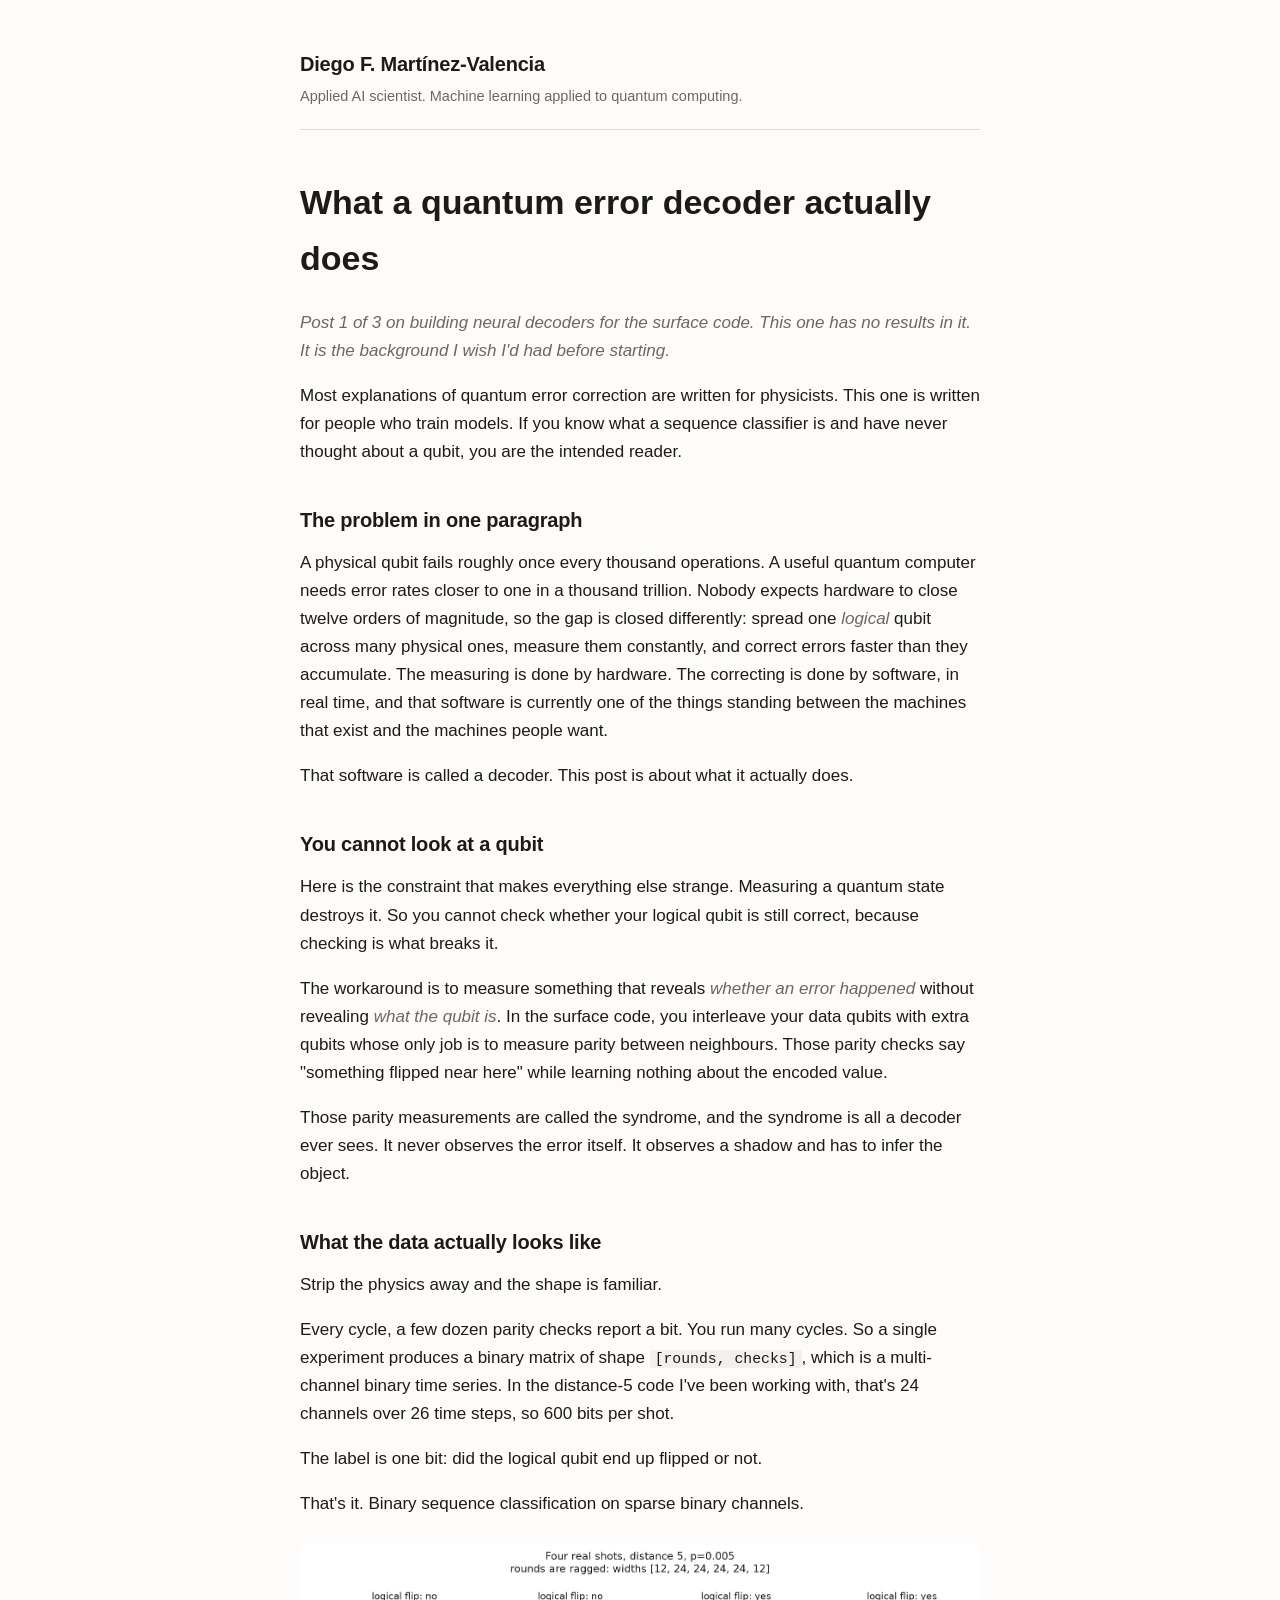
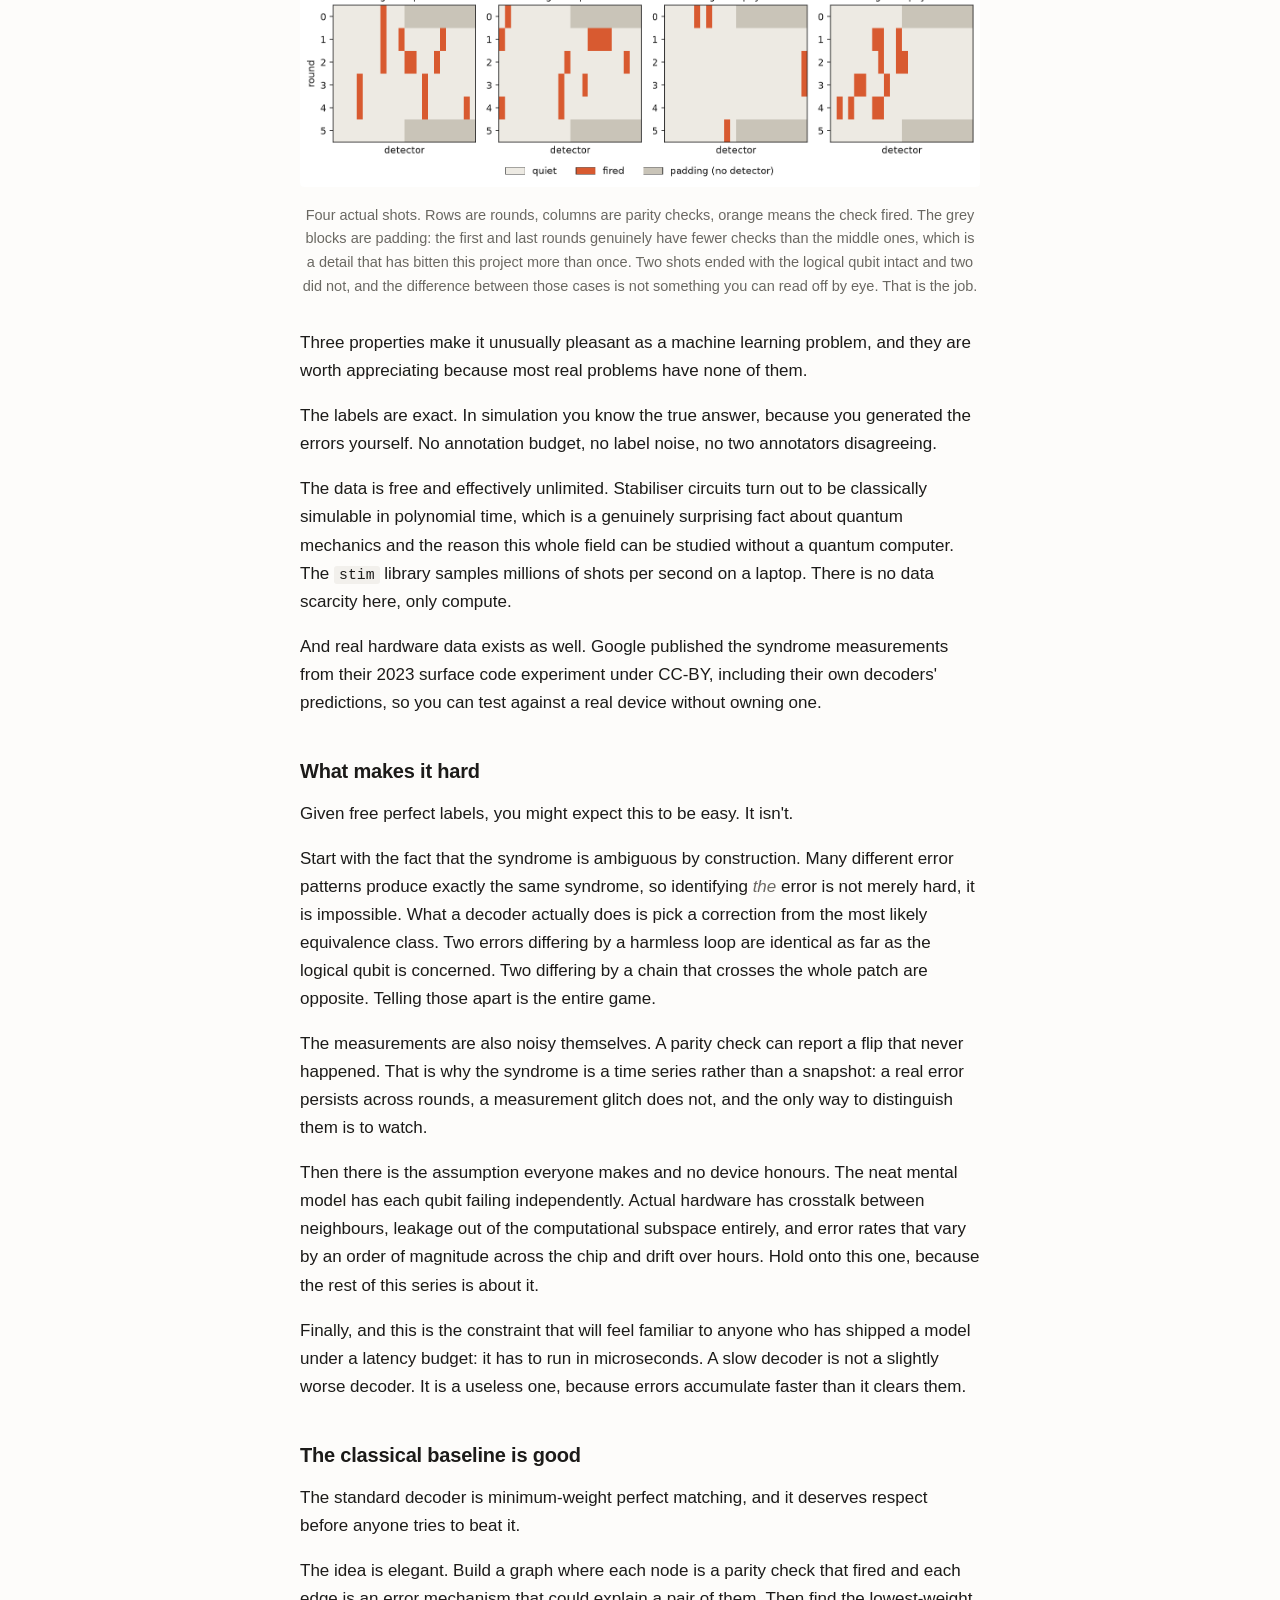
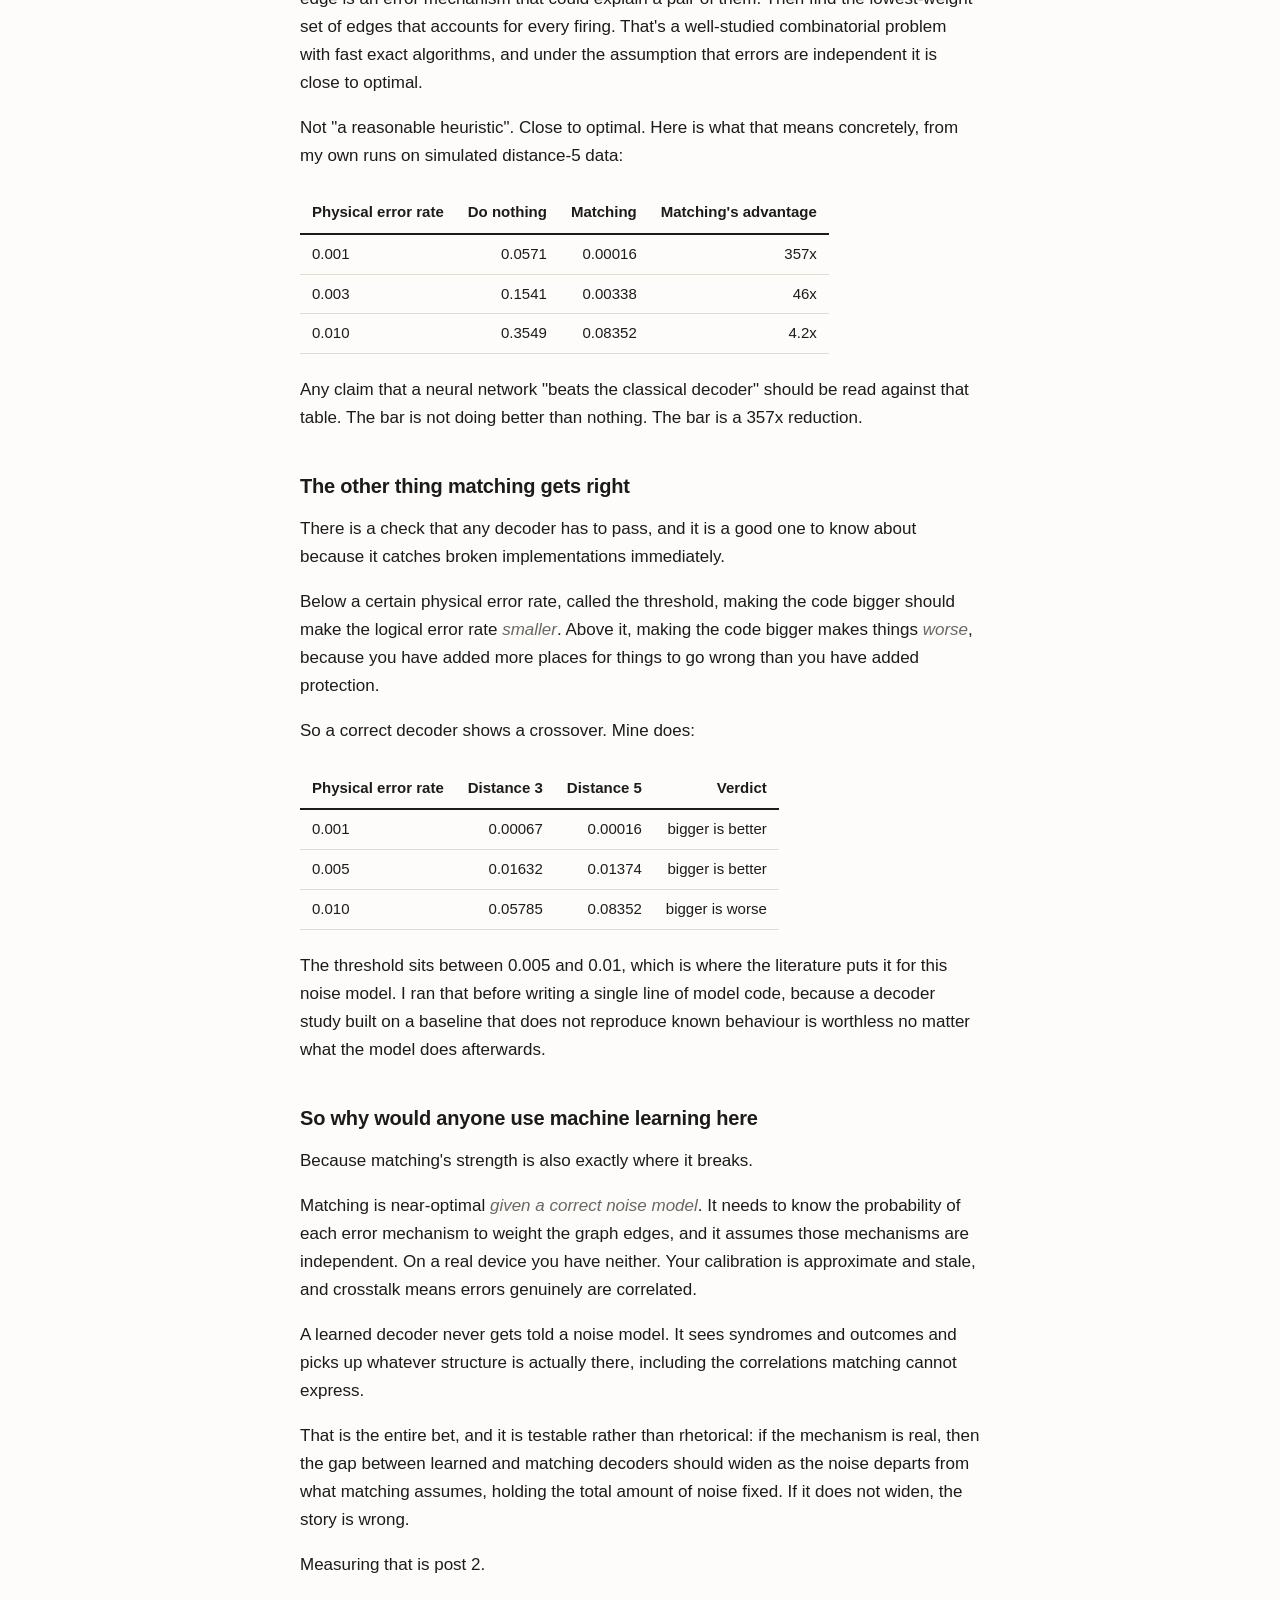
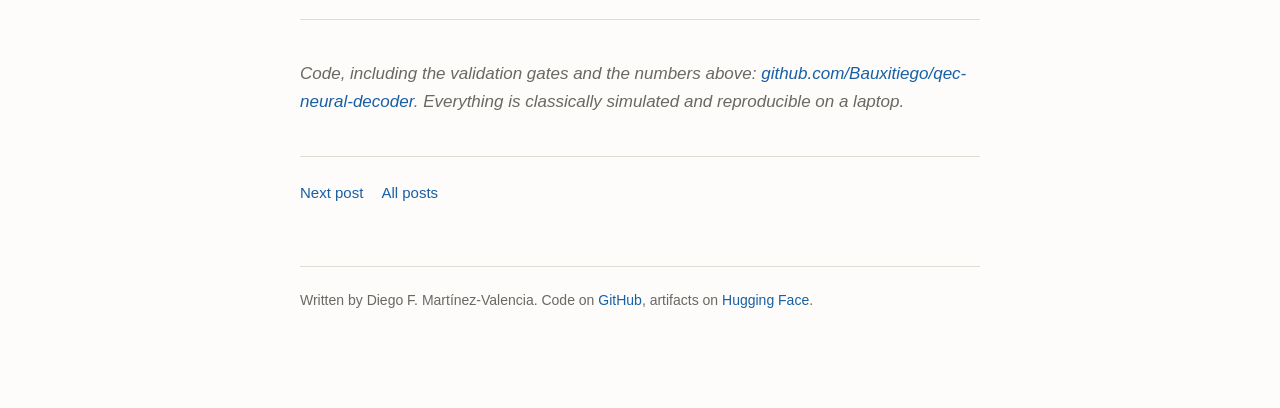
==== 01-what-a-decoder-does.html @ 7b59ca65 "Site: neural decoders for the surface code, three posts Static HTML, no framework. Generated from th" ====
<!doctype html>
<html lang="en">
<head>
<meta charset="utf-8">
<meta name="viewport" content="width=device-width, initial-scale=1">
<title>What a quantum error decoder actually does</title>
<meta name="description" content="Quantum error correction explained for people who train models. No results, just the background I wish I'd had before starting.">
<meta property="og:title" content="What a quantum error decoder actually does">
<meta property="og:description" content="Quantum error correction explained for people who train models. No results, just the background I wish I'd had before starting.">
<meta property="og:type" content="article">
<link rel="stylesheet" href="style.css">
</head>
<body><div class="wrap">
<header class="site">
  <h1><a href="">Diego F. Martínez-Valencia</a></h1>
  <p>Applied AI scientist. Machine learning applied to quantum computing.</p>
</header>
<h1>What a quantum error decoder actually does</h1>
<p><em>Post 1 of 3 on building neural decoders for the surface code. This one has no results in it.
It is the background I wish I'd had before starting.</em></p>
<p>Most explanations of quantum error correction are written for physicists. This one is
written for people who train models. If you know what a sequence classifier is and have
never thought about a qubit, you are the intended reader.</p>
<h2>The problem in one paragraph</h2>
<p>A physical qubit fails roughly once every thousand operations. A useful quantum computer
needs error rates closer to one in a thousand trillion. Nobody expects hardware to close
twelve orders of magnitude, so the gap is closed differently: spread one <em>logical</em> qubit
across many physical ones, measure them constantly, and correct errors faster than they
accumulate. The measuring is done by hardware. The correcting is done by software, in real
time, and that software is currently one of the things standing between the machines that
exist and the machines people want.</p>
<p>That software is called a decoder. This post is about what it actually does.</p>
<h2>You cannot look at a qubit</h2>
<p>Here is the constraint that makes everything else strange. Measuring a quantum state
destroys it. So you cannot check whether your logical qubit is still correct, because
checking is what breaks it.</p>
<p>The workaround is to measure something that reveals <em>whether an error happened</em> without
revealing <em>what the qubit is</em>. In the surface code, you interleave your data qubits with
extra qubits whose only job is to measure parity between neighbours. Those parity checks say
"something flipped near here" while learning nothing about the encoded value.</p>
<p>Those parity measurements are called the syndrome, and the syndrome is all a decoder ever
sees. It never observes the error itself. It observes a shadow and has to infer the object.</p>
<h2>What the data actually looks like</h2>
<p>Strip the physics away and the shape is familiar.</p>
<p>Every cycle, a few dozen parity checks report a bit. You run many cycles. So a single
experiment produces a binary matrix of shape <code>[rounds, checks]</code>, which is a multi-channel
binary time series. In the distance-5 code I've been working with, that's 24 channels over 26
time steps, so 600 bits per shot.</p>
<p>The label is one bit: did the logical qubit end up flipped or not.</p>
<p>That's it. Binary sequence classification on sparse binary channels.</p>
<p><img alt="Four real syndrome shots from a distance-5 code" src="figures/syndrome_shots.png" /></p><p class="figcap">Four actual shots. Rows are rounds, columns are parity checks, orange means the check fired.
The grey blocks are padding: the first and last rounds genuinely have fewer checks than the
middle ones, which is a detail that has bitten this project more than once. Two shots ended
with the logical qubit intact and two did not, and the difference between those cases is not
something you can read off by eye. That is the job.</p>
<p>Three properties make it unusually pleasant as a machine learning problem, and they are worth
appreciating because most real problems have none of them.</p>
<p>The labels are exact. In simulation you know the true answer, because you generated the
errors yourself. No annotation budget, no label noise, no two annotators disagreeing.</p>
<p>The data is free and effectively unlimited. Stabiliser circuits turn out to be classically
simulable in polynomial time, which is a genuinely surprising fact about quantum mechanics
and the reason this whole field can be studied without a quantum computer. The <code>stim</code> library
samples millions of shots per second on a laptop. There is no data scarcity here, only
compute.</p>
<p>And real hardware data exists as well. Google published the syndrome measurements from their
2023 surface code experiment under CC-BY, including their own decoders' predictions, so you
can test against a real device without owning one.</p>
<h2>What makes it hard</h2>
<p>Given free perfect labels, you might expect this to be easy. It isn't.</p>
<p>Start with the fact that the syndrome is ambiguous by construction. Many different error
patterns produce exactly the same syndrome, so identifying <em>the</em> error is not merely hard,
it is impossible. What a decoder actually does is pick a correction from the most likely
equivalence class. Two errors differing by a harmless loop are identical as far as the
logical qubit is concerned. Two differing by a chain that crosses the whole patch are
opposite. Telling those apart is the entire game.</p>
<p>The measurements are also noisy themselves. A parity check can report a flip that never
happened. That is why the syndrome is a time series rather than a snapshot: a real error
persists across rounds, a measurement glitch does not, and the only way to distinguish them
is to watch.</p>
<p>Then there is the assumption everyone makes and no device honours. The neat mental model has
each qubit failing independently. Actual hardware has crosstalk between neighbours, leakage
out of the computational subspace entirely, and error rates that vary by an order of
magnitude across the chip and drift over hours. Hold onto this one, because the rest of this
series is about it.</p>
<p>Finally, and this is the constraint that will feel familiar to anyone who has shipped a model
under a latency budget: it has to run in microseconds. A slow decoder is not a slightly worse
decoder. It is a useless one, because errors accumulate faster than it clears them.</p>
<h2>The classical baseline is good</h2>
<p>The standard decoder is minimum-weight perfect matching, and it deserves respect before
anyone tries to beat it.</p>
<p>The idea is elegant. Build a graph where each node is a parity check that fired and each edge
is an error mechanism that could explain a pair of them. Then find the lowest-weight set of
edges that accounts for every firing. That's a well-studied combinatorial problem with fast
exact algorithms, and under the assumption that errors are independent it is close to optimal.</p>
<p>Not "a reasonable heuristic". Close to optimal. Here is what that means concretely, from my
own runs on simulated distance-5 data:</p>
<table>
<thead>
<tr>
<th>Physical error rate</th>
<th>Do nothing</th>
<th>Matching</th>
<th>Matching's advantage</th>
</tr>
</thead>
<tbody>
<tr>
<td>0.001</td>
<td>0.0571</td>
<td>0.00016</td>
<td>357x</td>
</tr>
<tr>
<td>0.003</td>
<td>0.1541</td>
<td>0.00338</td>
<td>46x</td>
</tr>
<tr>
<td>0.010</td>
<td>0.3549</td>
<td>0.08352</td>
<td>4.2x</td>
</tr>
</tbody>
</table>
<p>Any claim that a neural network "beats the classical decoder" should be read against that
table. The bar is not doing better than nothing. The bar is a 357x reduction.</p>
<h2>The other thing matching gets right</h2>
<p>There is a check that any decoder has to pass, and it is a good one to know about because it
catches broken implementations immediately.</p>
<p>Below a certain physical error rate, called the threshold, making the code bigger should make
the logical error rate <em>smaller</em>. Above it, making the code bigger makes things <em>worse</em>,
because you have added more places for things to go wrong than you have added protection.</p>
<p>So a correct decoder shows a crossover. Mine does:</p>
<table>
<thead>
<tr>
<th>Physical error rate</th>
<th>Distance 3</th>
<th>Distance 5</th>
<th>Verdict</th>
</tr>
</thead>
<tbody>
<tr>
<td>0.001</td>
<td>0.00067</td>
<td>0.00016</td>
<td>bigger is better</td>
</tr>
<tr>
<td>0.005</td>
<td>0.01632</td>
<td>0.01374</td>
<td>bigger is better</td>
</tr>
<tr>
<td>0.010</td>
<td>0.05785</td>
<td>0.08352</td>
<td>bigger is worse</td>
</tr>
</tbody>
</table>
<p>The threshold sits between 0.005 and 0.01, which is where the literature puts it for this
noise model. I ran that before writing a single line of model code, because a decoder study
built on a baseline that does not reproduce known behaviour is worthless no matter what the
model does afterwards.</p>
<h2>So why would anyone use machine learning here</h2>
<p>Because matching's strength is also exactly where it breaks.</p>
<p>Matching is near-optimal <em>given a correct noise model</em>. It needs to know the probability of
each error mechanism to weight the graph edges, and it assumes those mechanisms are
independent. On a real device you have neither. Your calibration is approximate and stale,
and crosstalk means errors genuinely are correlated.</p>
<p>A learned decoder never gets told a noise model. It sees syndromes and outcomes and picks up
whatever structure is actually there, including the correlations matching cannot express.</p>
<p>That is the entire bet, and it is testable rather than rhetorical: if the mechanism is real,
then the gap between learned and matching decoders should widen as the noise departs from
what matching assumes, holding the total amount of noise fixed. If it does not widen, the
story is wrong.</p>
<p>Measuring that is post 2.</p>
<hr />
<p><em>Code, including the validation gates and the numbers above:
<a href="https://github.com/Bauxitiego/qec-neural-decoder">github.com/Bauxitiego/qec-neural-decoder</a>.
Everything is classically simulated and reproducible on a laptop.</em></p><div class="links"><a href="02-matching-blind-spot.html">Next post</a><a href="./">All posts</a></div>
<footer>Written by Diego F. Martínez-Valencia. Code on <a href="https://github.com/Bauxitiego">GitHub</a>, artifacts on <a href="https://huggingface.co/Bauxitiego">Hugging Face</a>.</footer>
</div></body>
</html>
---- style.css ----
:root {
  --ink: #1c1b19; --muted: #6a6862; --rule: #e0dcd3; --bg: #fdfcfa;
  --link: #185FA5; --code-bg: #f2f0ec; --accent: #D85A30;
}
@media (prefers-color-scheme: dark) {
  :root {
    --ink: #e8e6e1; --muted: #9c9891; --rule: #35332e; --bg: #16151300;
    --link: #85B7EB; --code-bg: #24221f; --accent: #F0997B;
  }
  html { background: #161513; }
}
* { box-sizing: border-box; }
html { -webkit-text-size-adjust: 100%; }
body {
  font-family: -apple-system, BlinkMacSystemFont, "Segoe UI", Helvetica, Arial, sans-serif;
  font-size: 17px; line-height: 1.65; color: var(--ink); background: var(--bg);
  margin: 0; padding: 0 20px; -webkit-font-smoothing: antialiased;
}
.wrap { max-width: 680px; margin: 0 auto; padding: 48px 0 96px; }
a { color: var(--link); text-decoration: none; }
a:hover { text-decoration: underline; }
header.site { margin-bottom: 44px; padding-bottom: 20px; border-bottom: 1px solid var(--rule); }
header.site h1 { font-size: 20px; font-weight: 600; margin: 0 0 4px; letter-spacing: -0.2px; }
header.site h1 a { color: var(--ink); }
header.site p { color: var(--muted); font-size: 14.5px; margin: 0; }
h1.title { font-size: 30px; font-weight: 600; line-height: 1.25; margin: 0 0 10px; letter-spacing: -0.5px; }
.meta { color: var(--muted); font-size: 14px; margin: 0 0 32px; }
h2 { font-size: 20px; font-weight: 600; margin: 38px 0 12px; letter-spacing: -0.2px; }
h3 { font-size: 17px; font-weight: 600; margin: 28px 0 8px; }
p { margin: 0 0 17px; }
ul, ol { margin: 0 0 17px; padding-left: 22px; }
li { margin-bottom: 7px; }
em { color: var(--muted); }
hr { border: none; border-top: 1px solid var(--rule); margin: 40px 0; }
code {
  font-family: ui-monospace, "SF Mono", Menlo, monospace; font-size: 0.87em;
  background: var(--code-bg); padding: 1px 5px; border-radius: 3px;
}
pre { background: var(--code-bg); padding: 14px 16px; border-radius: 6px; overflow-x: auto; }
pre code { background: none; padding: 0; font-size: 13.5px; }
img { max-width: 100%; height: auto; display: block; margin: 26px auto 10px; border-radius: 4px; }
@media (prefers-color-scheme: dark) { img { opacity: 0.92; } }
.figcap { color: var(--muted); font-size: 14.5px; text-align: center; margin: 0 0 30px; }
table { border-collapse: collapse; width: 100%; margin: 22px 0; font-size: 15px; display: block; overflow-x: auto; }
th { text-align: left; font-weight: 600; padding: 8px 12px; border-bottom: 2px solid var(--ink); white-space: nowrap; }
td { padding: 7px 12px; border-bottom: 1px solid var(--rule); white-space: nowrap; }
td:not(:first-child), th:not(:first-child) { text-align: right; }
.posts { list-style: none; padding: 0; margin: 0; }
.posts li { margin-bottom: 30px; }
.posts h2 { font-size: 19px; margin: 0 0 5px; }
.posts p { color: var(--muted); font-size: 15.5px; margin: 0; }
.links { margin-top: 40px; padding-top: 24px; border-top: 1px solid var(--rule); font-size: 15px; }
.links a { margin-right: 18px; }
footer { margin-top: 60px; padding-top: 22px; border-top: 1px solid var(--rule);
         color: var(--muted); font-size: 14px; }
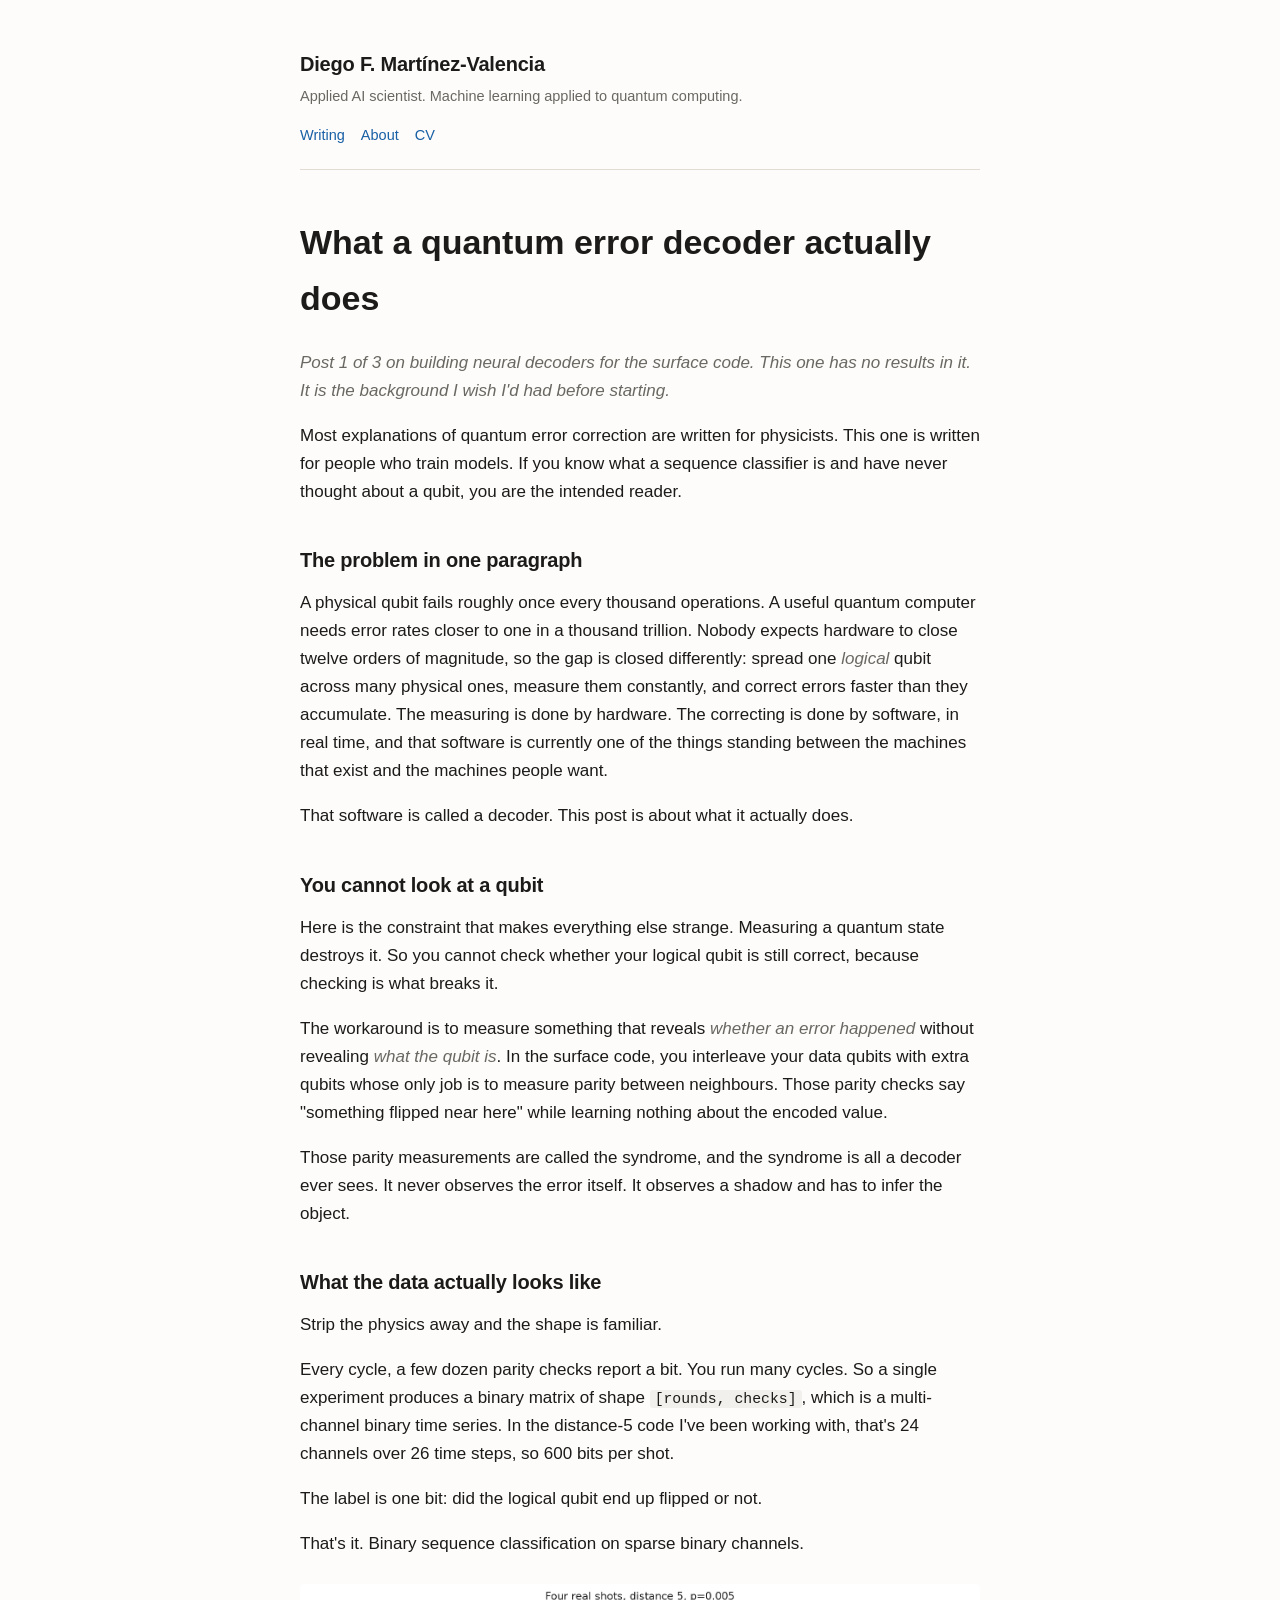
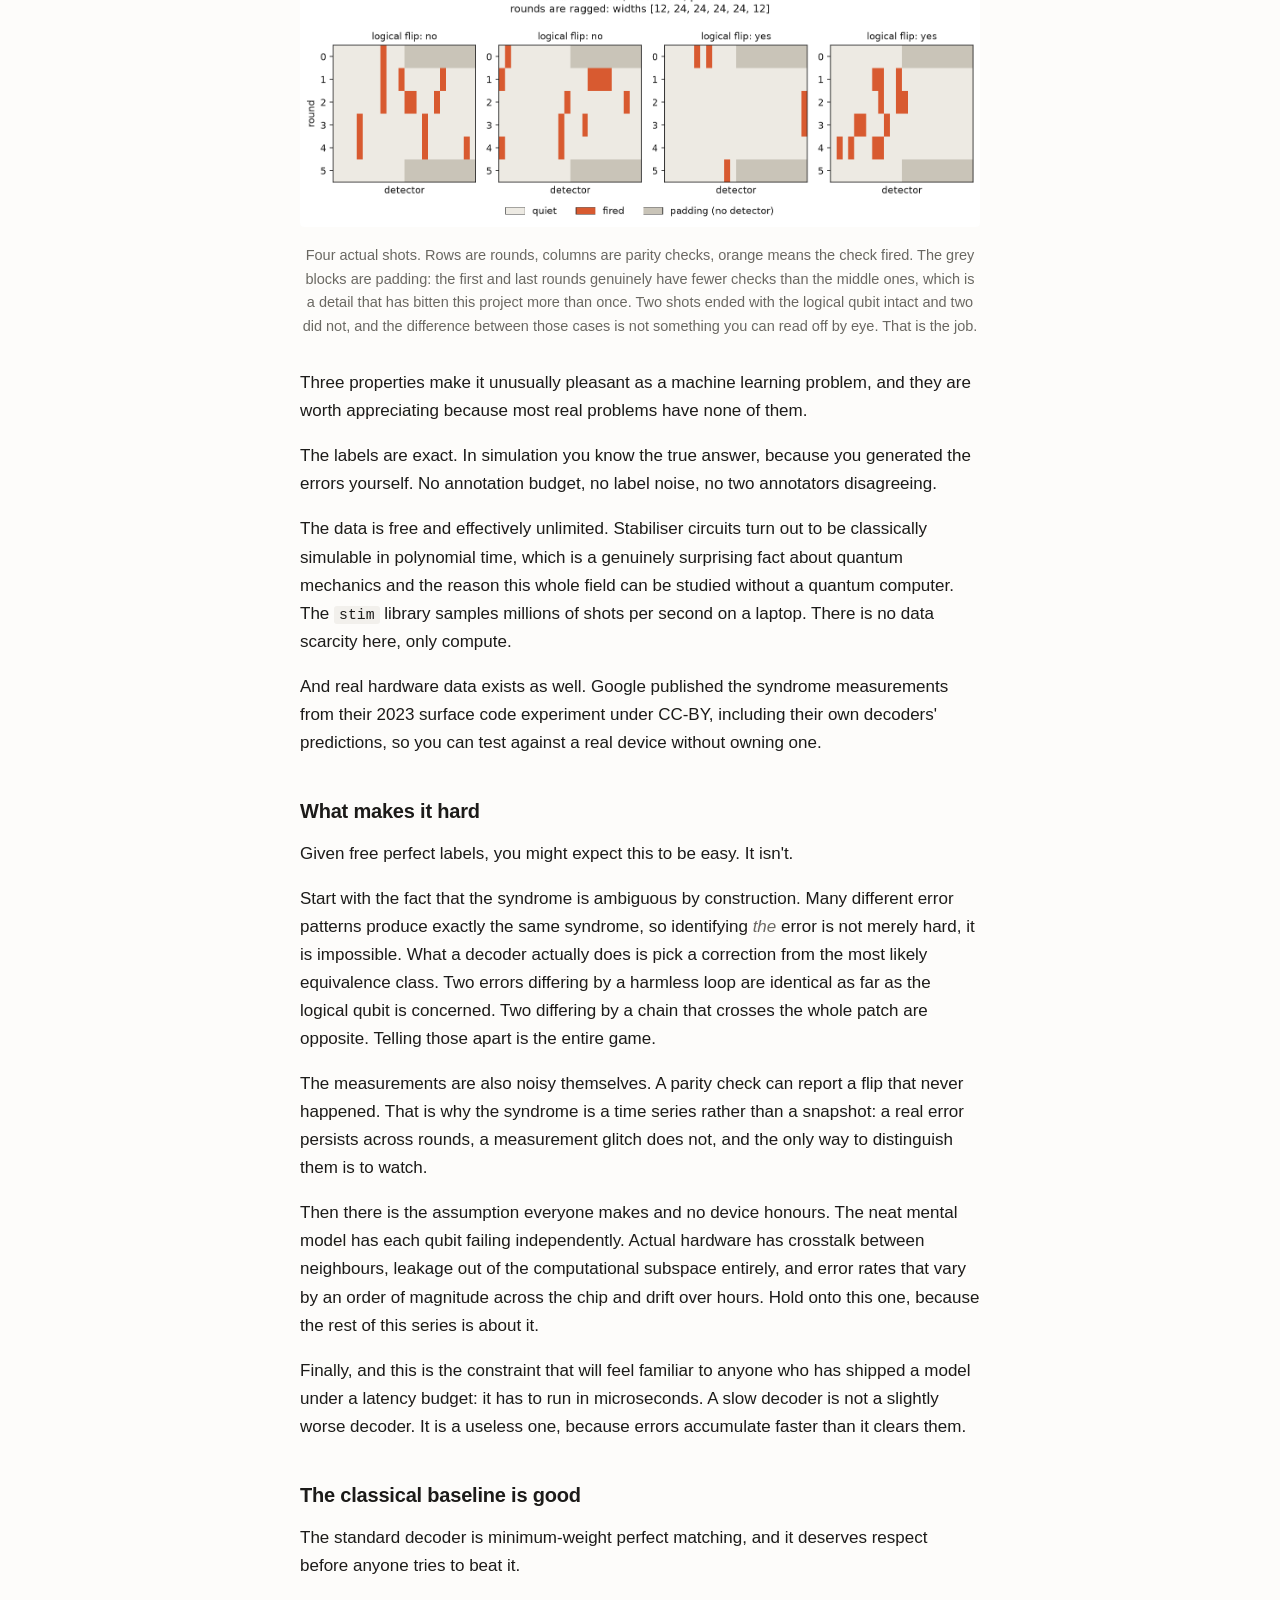
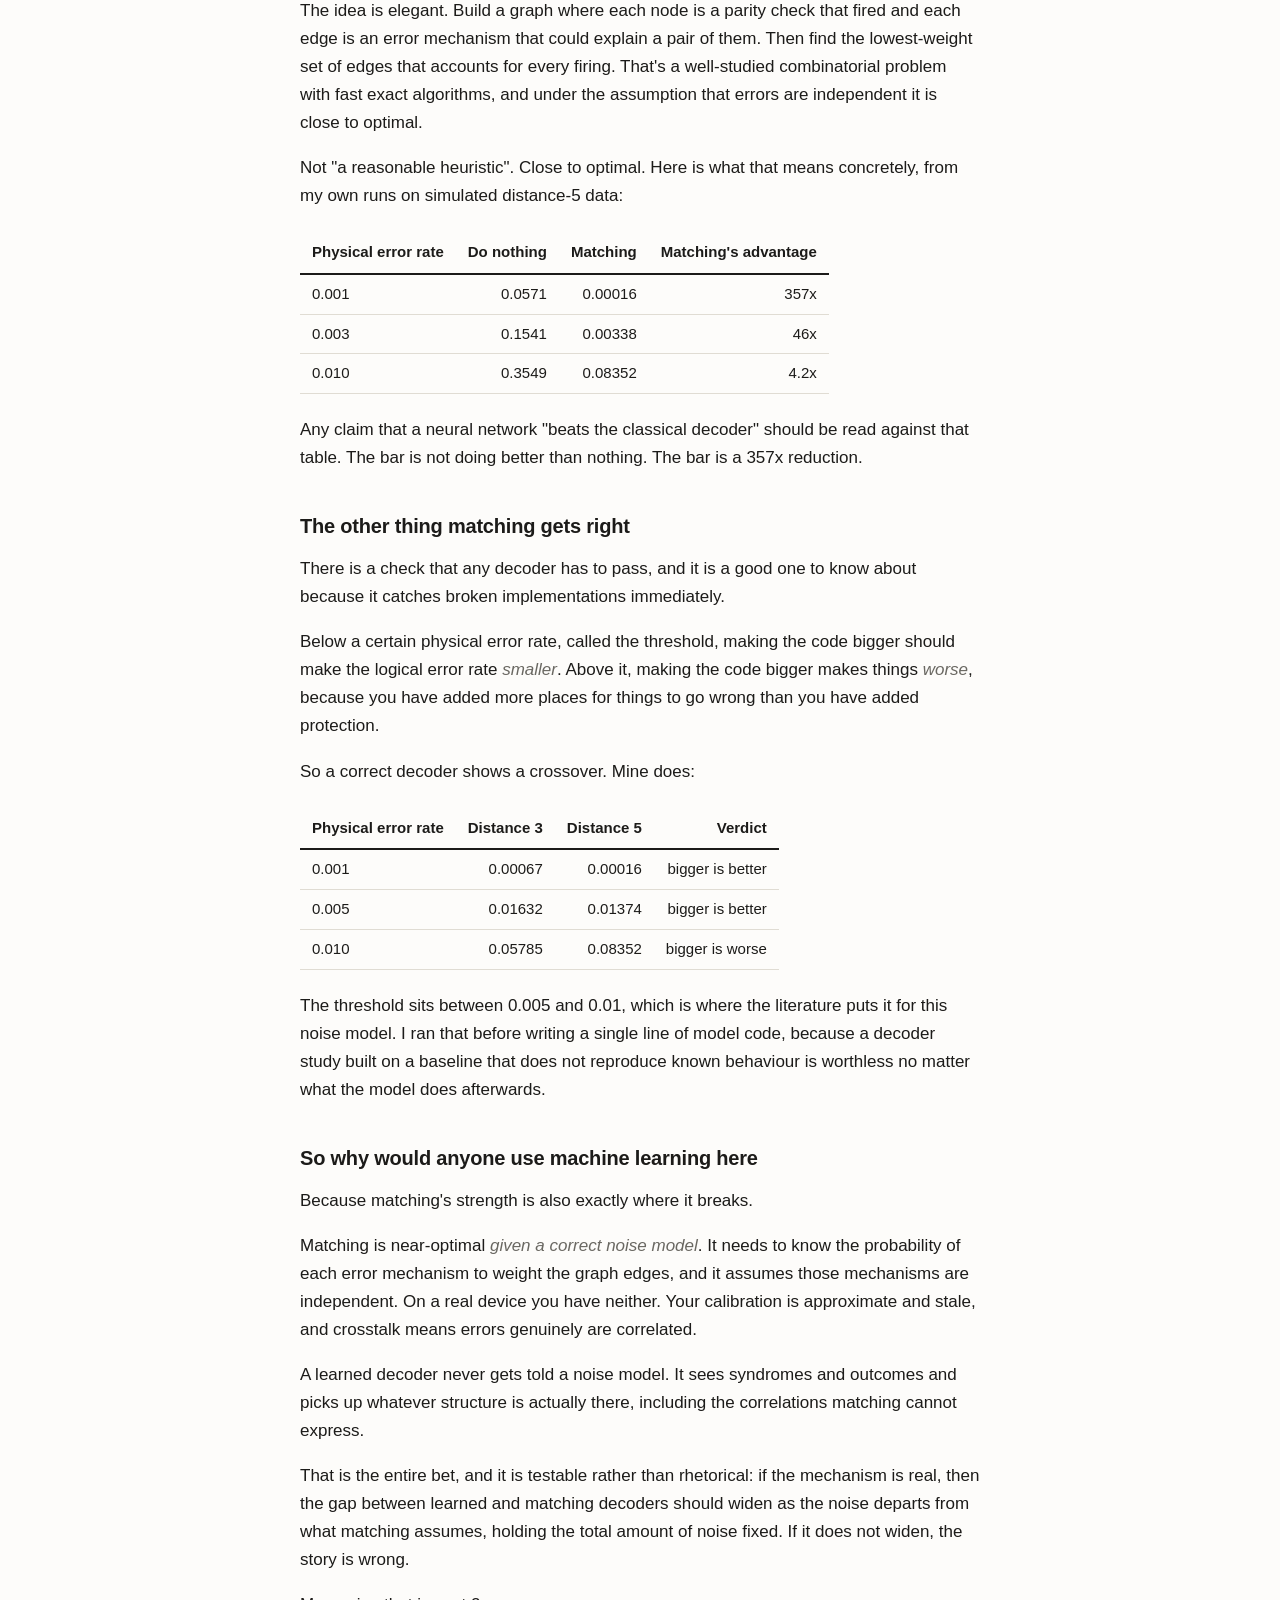
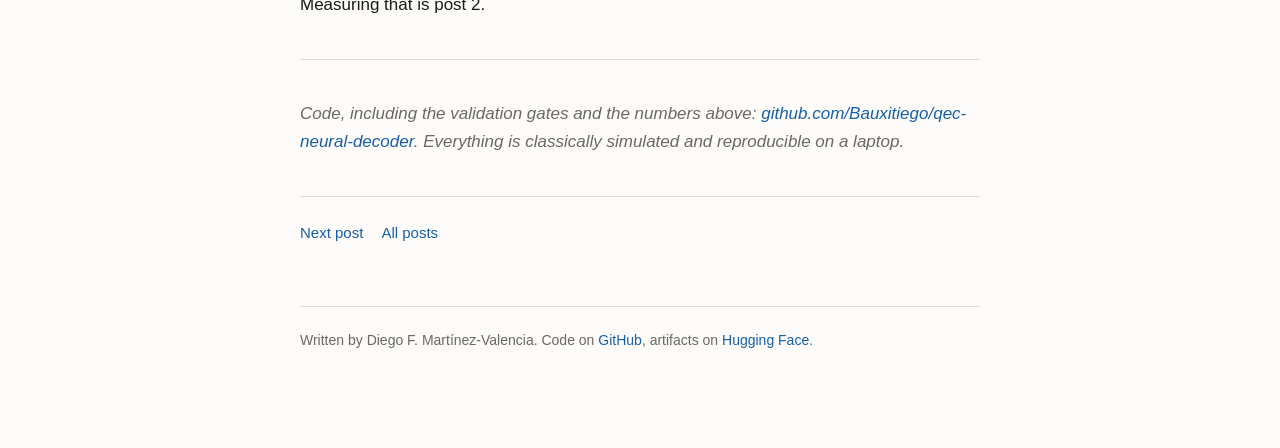
==== commit f0fff402: "Add About and CV pages, plus site navigation The CV is a cleaned web version: phone number removed, " ====
--- a/01-what-a-decoder-does.html
+++ b/01-what-a-decoder-does.html
@@ -14,6 +14,7 @@
 <header class="site">
   <h1><a href="">Diego F. Martínez-Valencia</a></h1>
   <p>Applied AI scientist. Machine learning applied to quantum computing.</p>
+  <nav><a href="">Writing</a><a href="about.html">About</a><a href="cv.html">CV</a></nav>
 </header>
 <h1>What a quantum error decoder actually does</h1>
 <p><em>Post 1 of 3 on building neural decoders for the surface code. This one has no results in it.
--- a/style.css
+++ b/style.css
@@ -23,7 +23,8 @@
 header.site { margin-bottom: 44px; padding-bottom: 20px; border-bottom: 1px solid var(--rule); }
 header.site h1 { font-size: 20px; font-weight: 600; margin: 0 0 4px; letter-spacing: -0.2px; }
 header.site h1 a { color: var(--ink); }
-header.site p { color: var(--muted); font-size: 14.5px; margin: 0; }
+header.site p { color: var(--muted); font-size: 14.5px; margin: 0 0 12px; }
+header.site nav a { font-size: 14.5px; margin-right: 16px; }
 h1.title { font-size: 30px; font-weight: 600; line-height: 1.25; margin: 0 0 10px; letter-spacing: -0.5px; }
 .meta { color: var(--muted); font-size: 14px; margin: 0 0 32px; }
 h2 { font-size: 20px; font-weight: 600; margin: 38px 0 12px; letter-spacing: -0.2px; }
@@ -46,6 +47,7 @@
 th { text-align: left; font-weight: 600; padding: 8px 12px; border-bottom: 2px solid var(--ink); white-space: nowrap; }
 td { padding: 7px 12px; border-bottom: 1px solid var(--rule); white-space: nowrap; }
 td:not(:first-child), th:not(:first-child) { text-align: right; }
+.cv td, .cv th { text-align: left !important; white-space: normal; }
 .posts { list-style: none; padding: 0; margin: 0; }
 .posts li { margin-bottom: 30px; }
 .posts h2 { font-size: 19px; margin: 0 0 5px; }
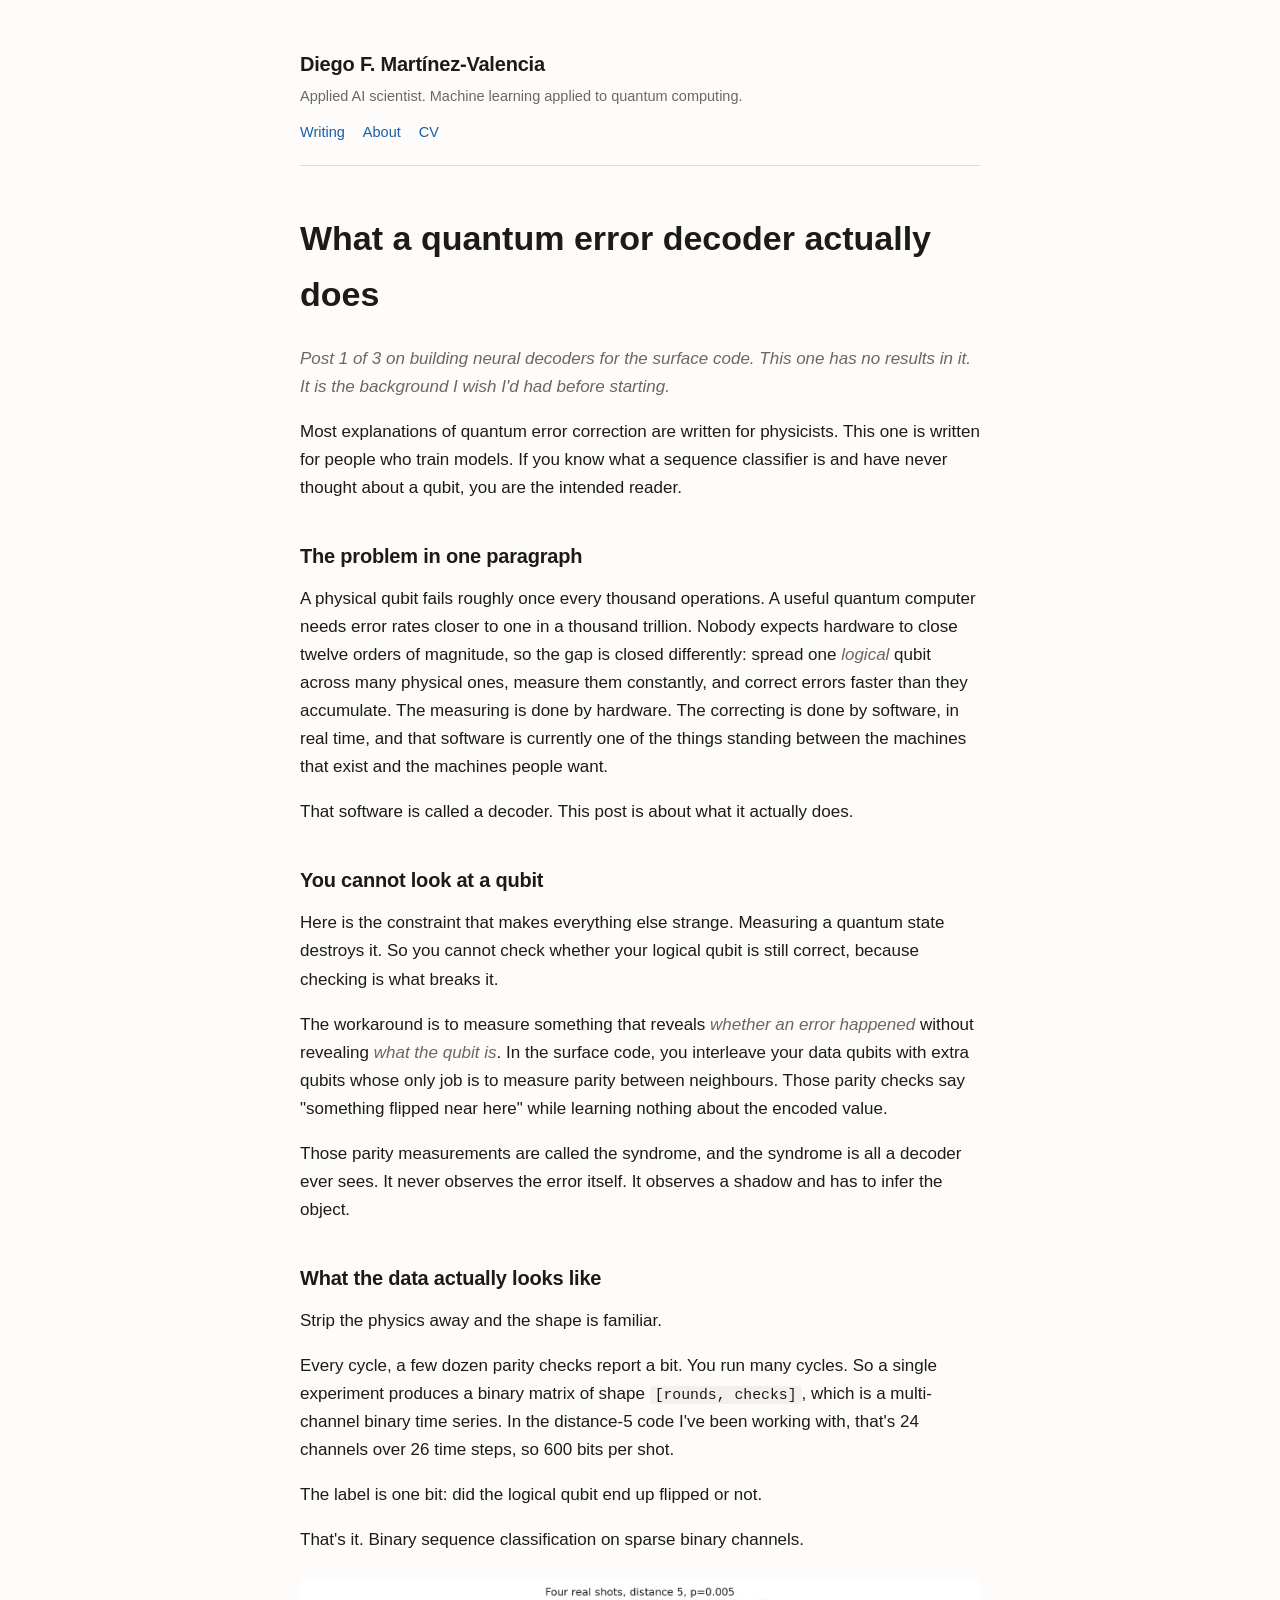
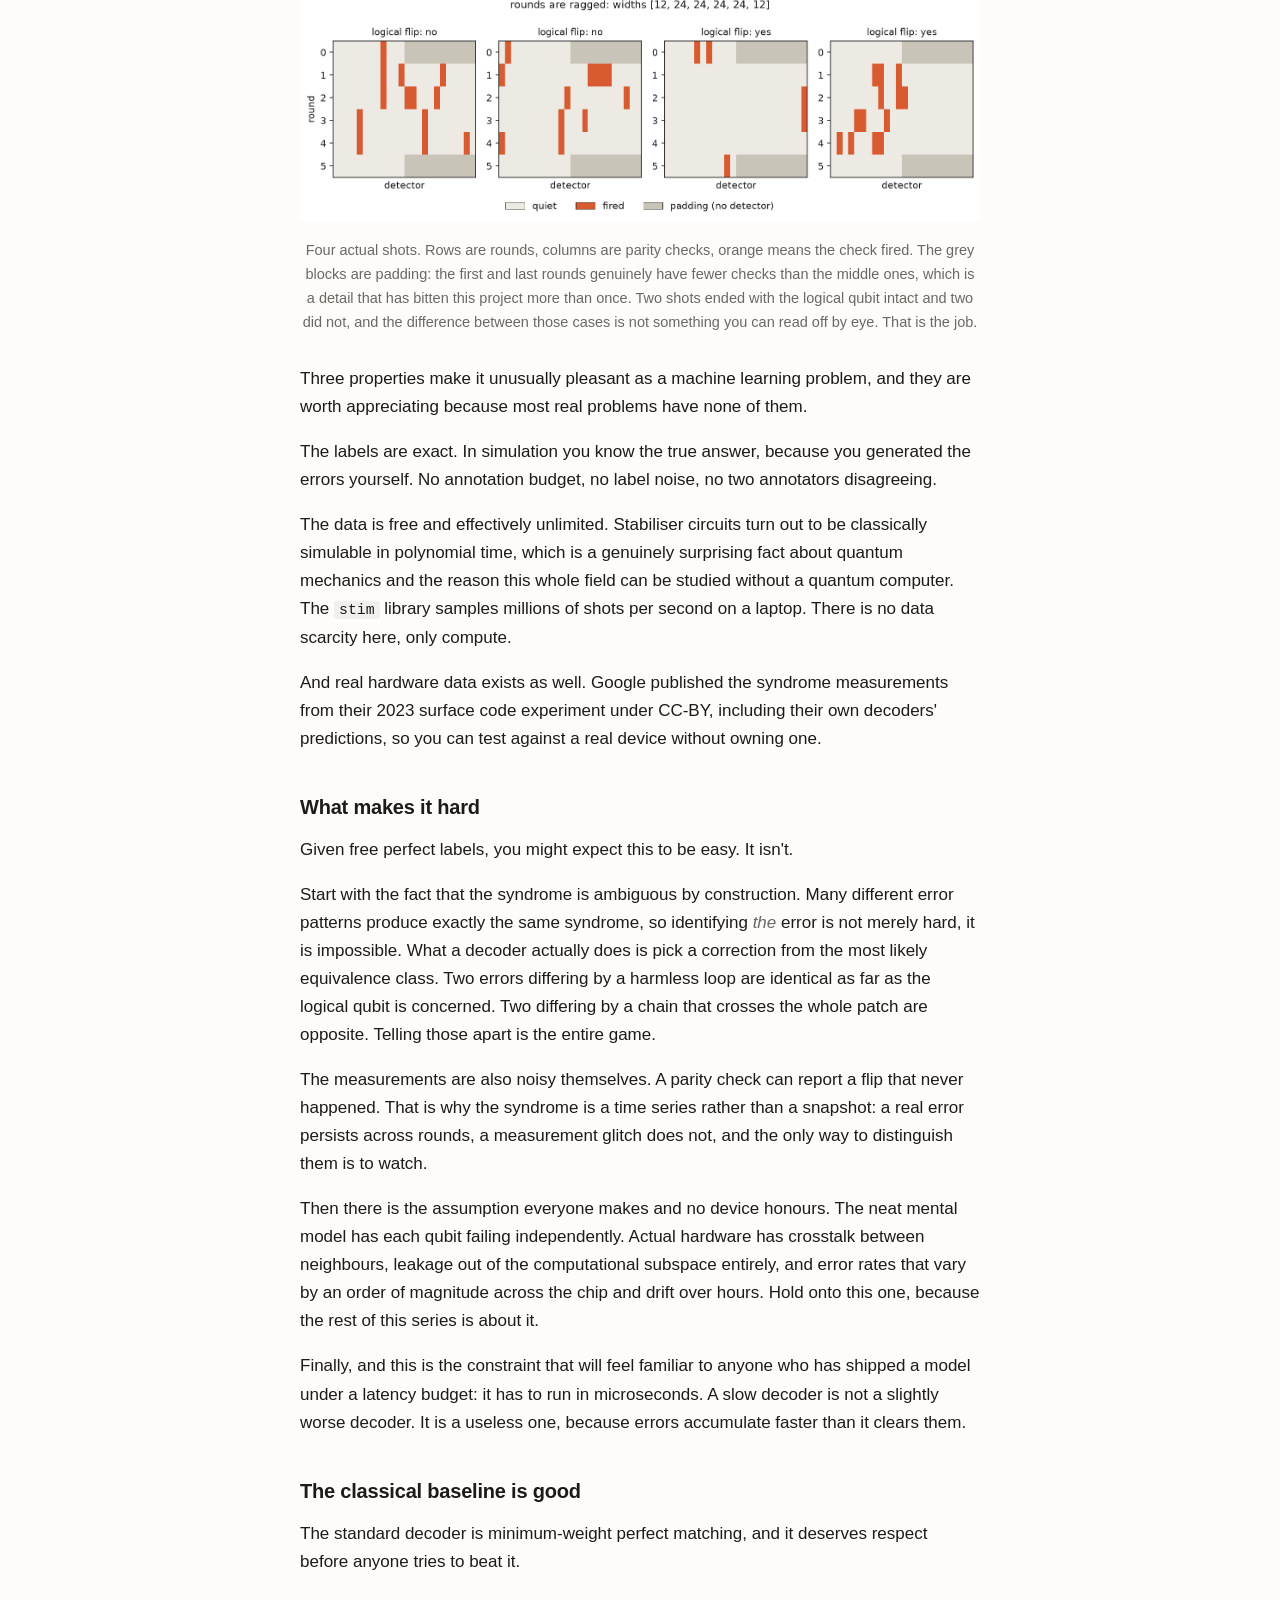
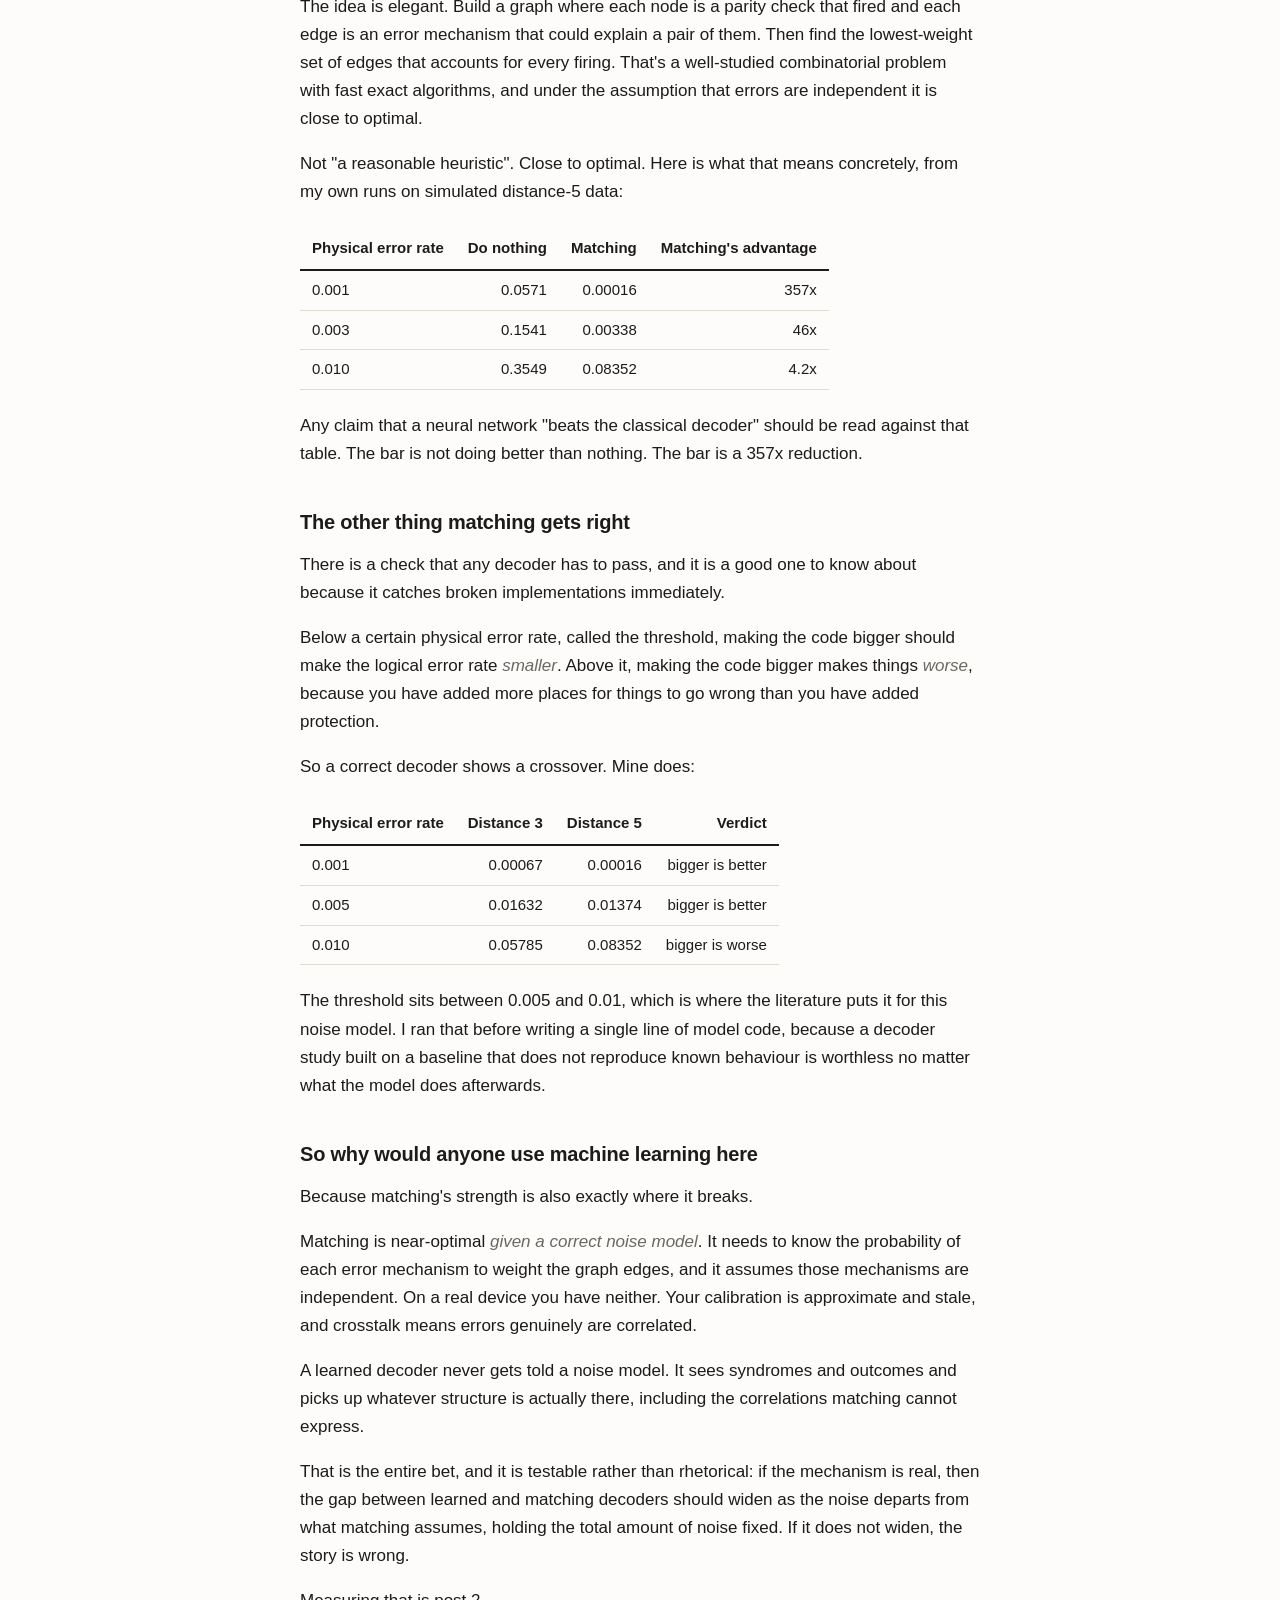
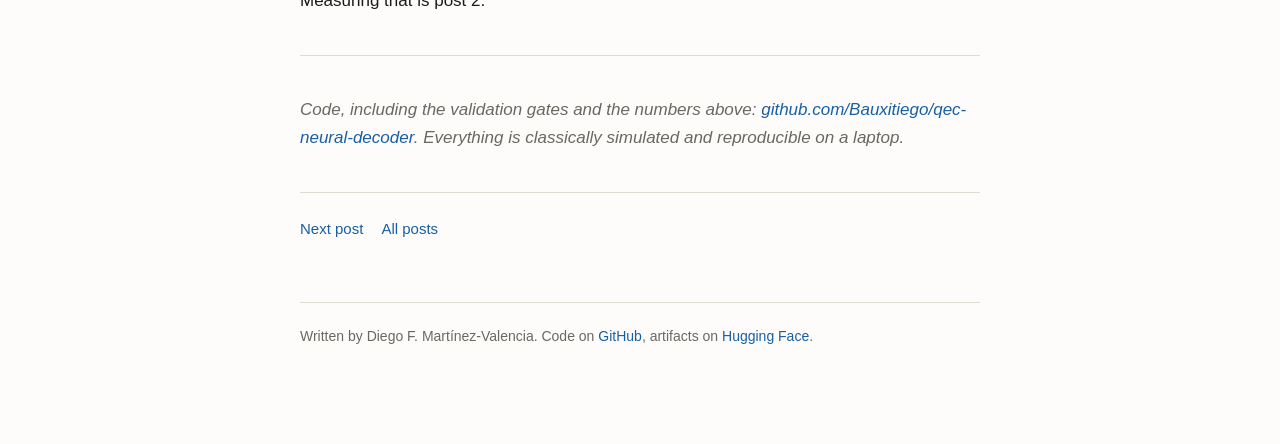
==== commit 13aa2aaf: "Cache-bust the stylesheet and use flex for the nav Nav links rendered with no spacing because browse" ====
--- a/01-what-a-decoder-does.html
+++ b/01-what-a-decoder-does.html
@@ -8,7 +8,7 @@
 <meta property="og:title" content="What a quantum error decoder actually does">
 <meta property="og:description" content="Quantum error correction explained for people who train models. No results, just the background I wish I'd had before starting.">
 <meta property="og:type" content="article">
-<link rel="stylesheet" href="style.css">
+<link rel="stylesheet" href="style.css?v=da3baa18">
 </head>
 <body><div class="wrap">
 <header class="site">
--- a/style.css
+++ b/style.css
@@ -24,7 +24,8 @@
 header.site h1 { font-size: 20px; font-weight: 600; margin: 0 0 4px; letter-spacing: -0.2px; }
 header.site h1 a { color: var(--ink); }
 header.site p { color: var(--muted); font-size: 14.5px; margin: 0 0 12px; }
-header.site nav a { font-size: 14.5px; margin-right: 16px; }
+header.site nav { display: flex; gap: 18px; }
+header.site nav a { font-size: 14.5px; }
 h1.title { font-size: 30px; font-weight: 600; line-height: 1.25; margin: 0 0 10px; letter-spacing: -0.5px; }
 .meta { color: var(--muted); font-size: 14px; margin: 0 0 32px; }
 h2 { font-size: 20px; font-weight: 600; margin: 38px 0 12px; letter-spacing: -0.2px; }
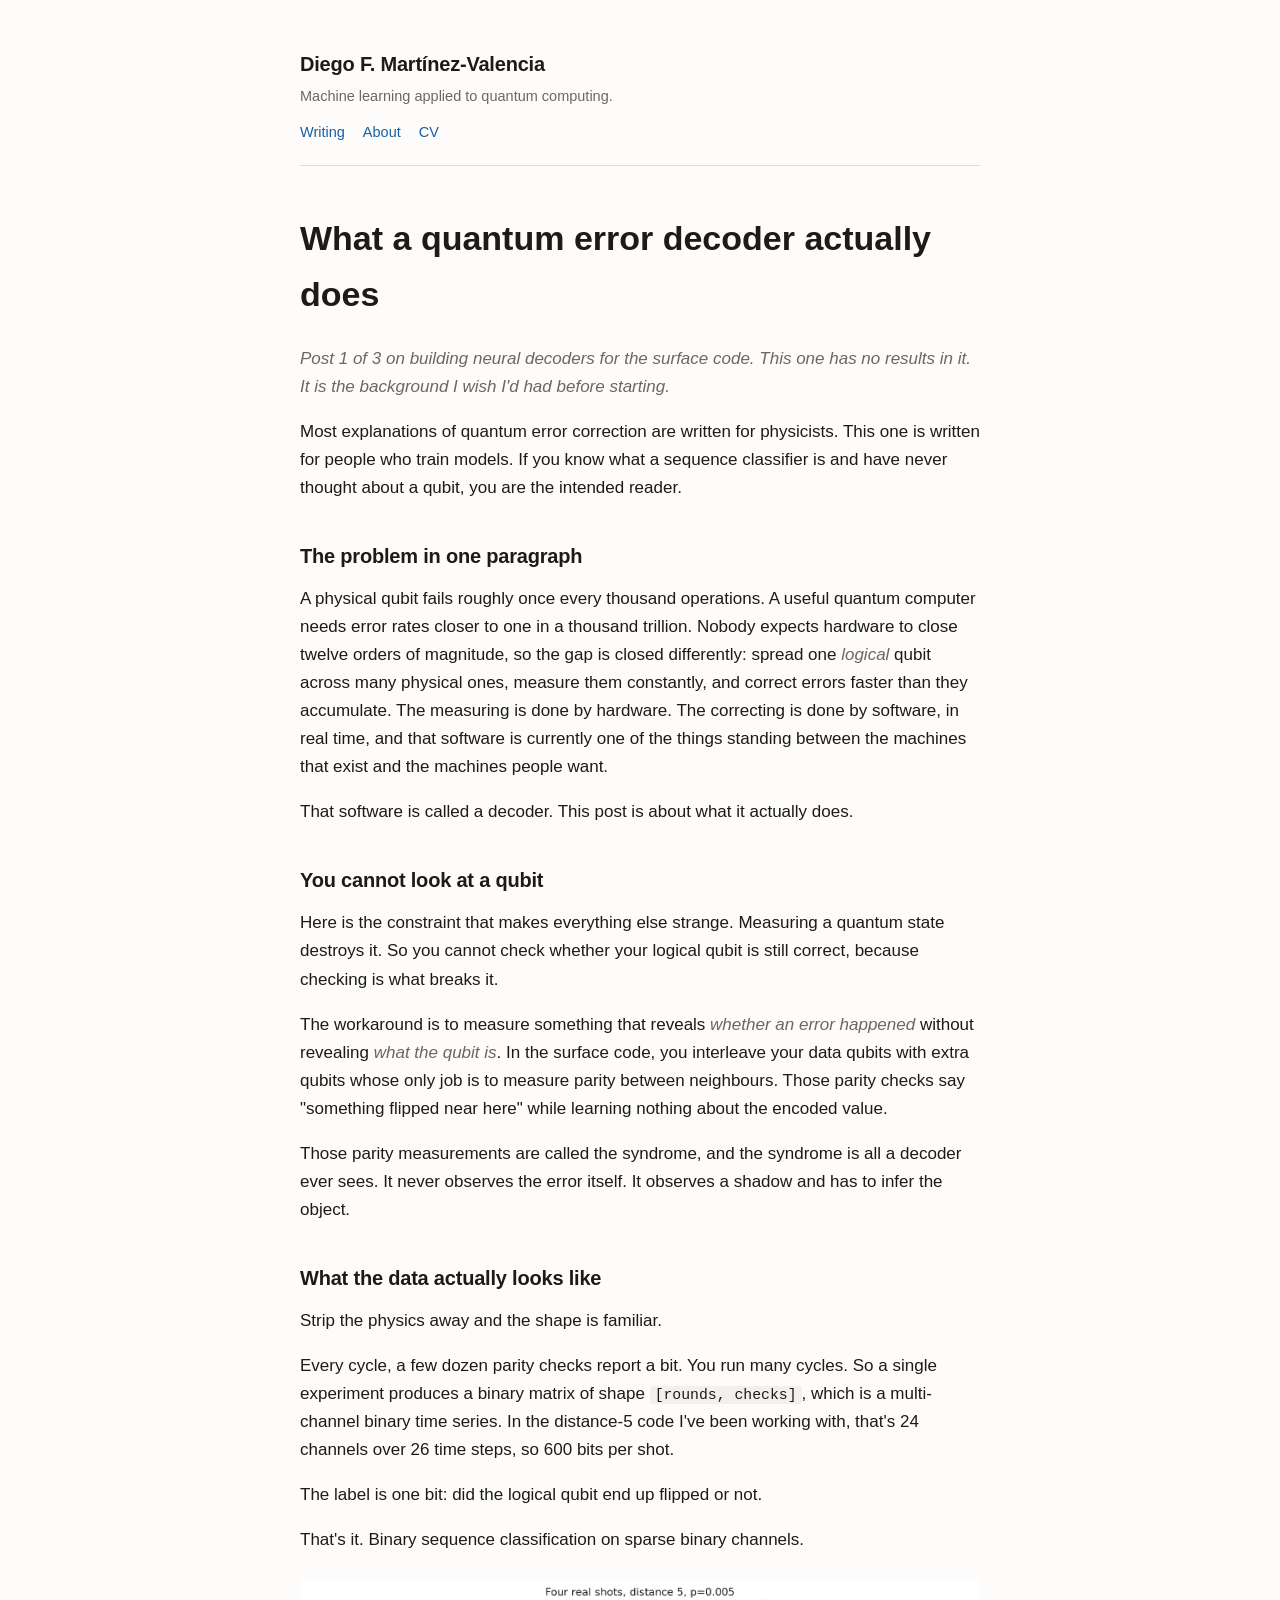
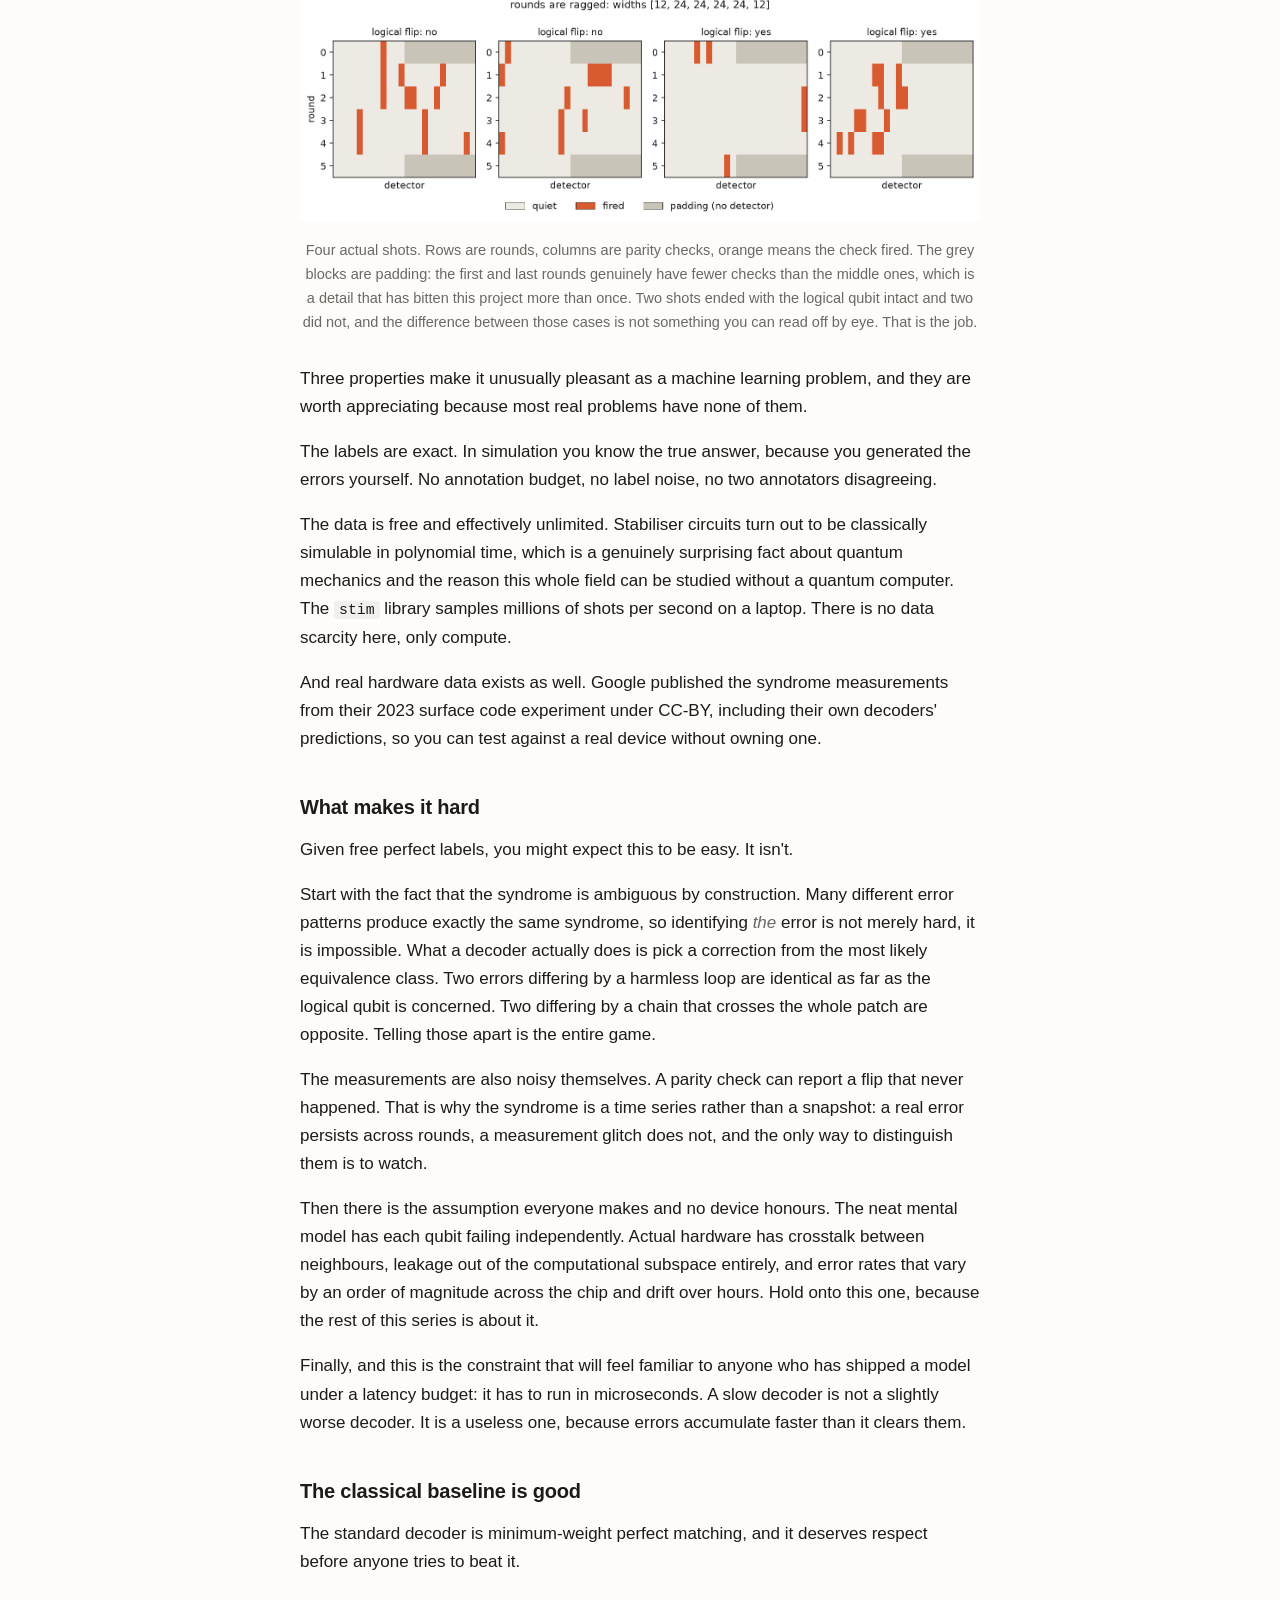
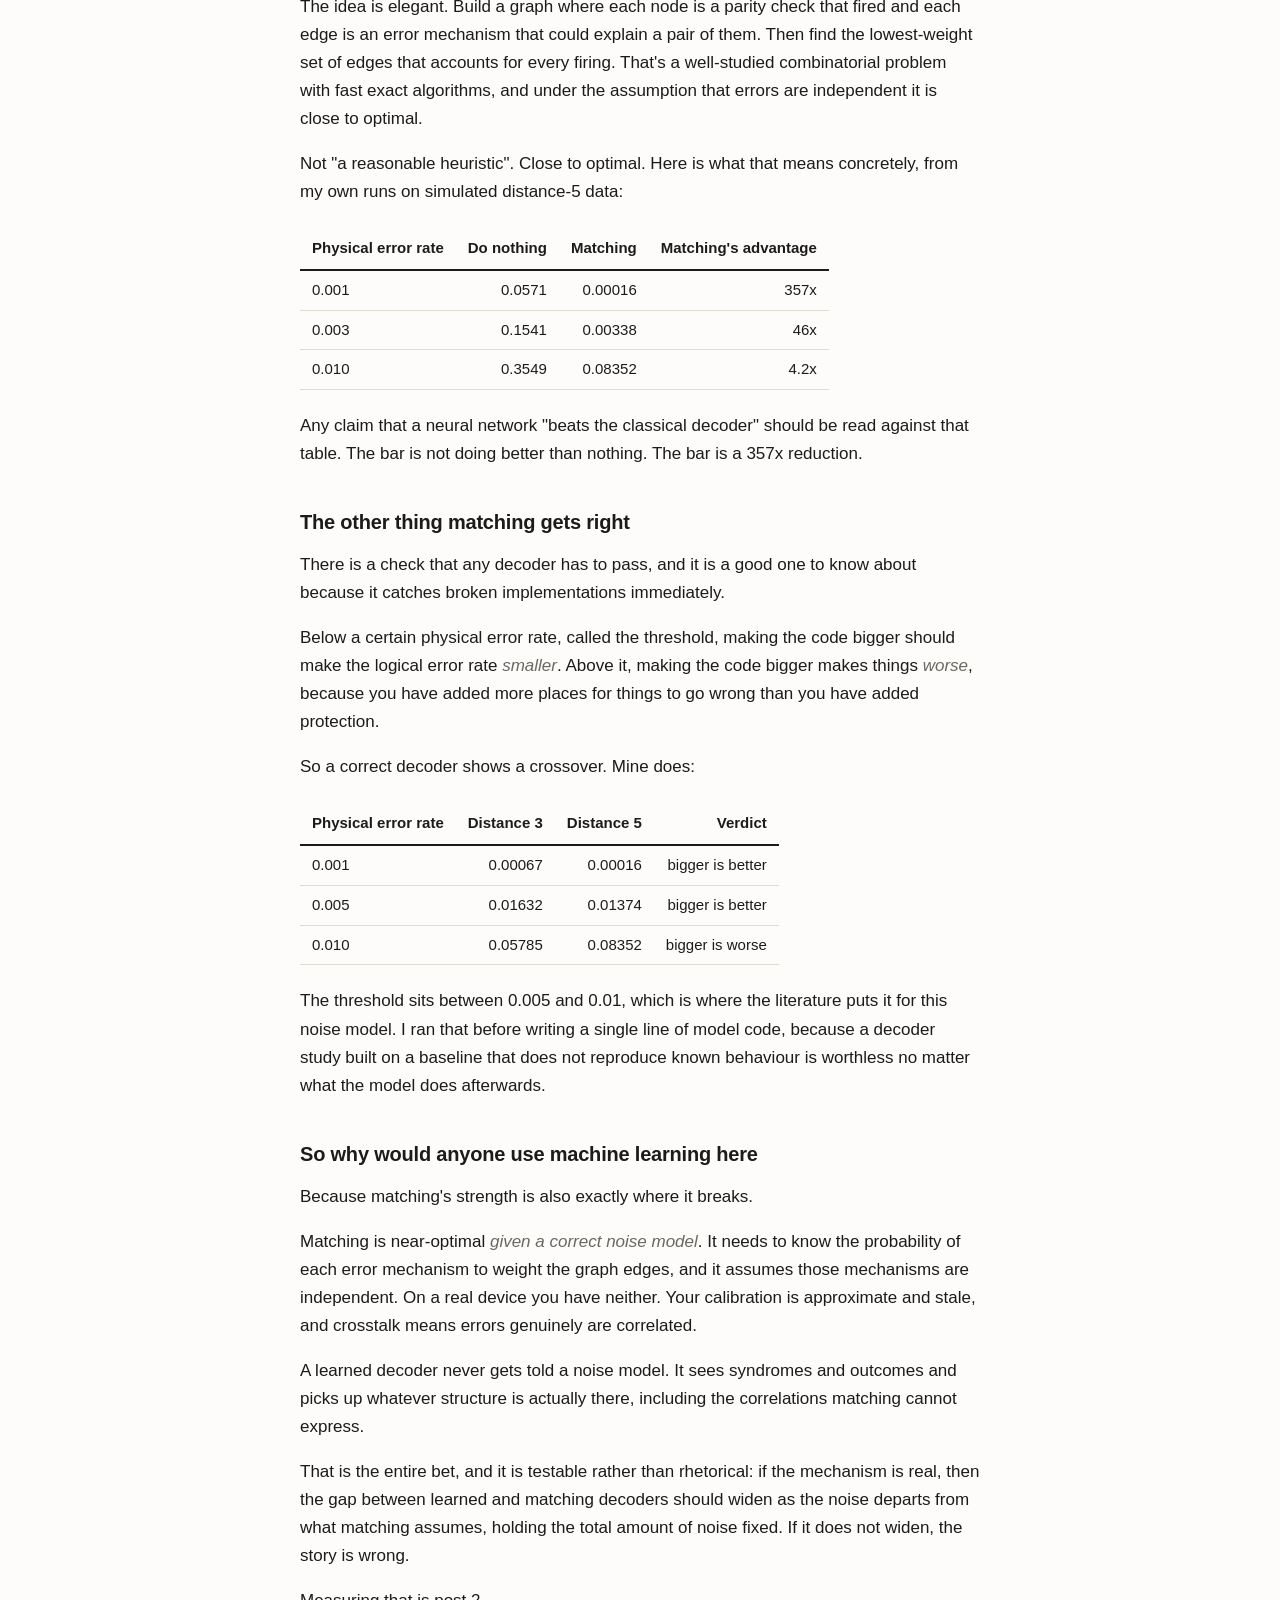
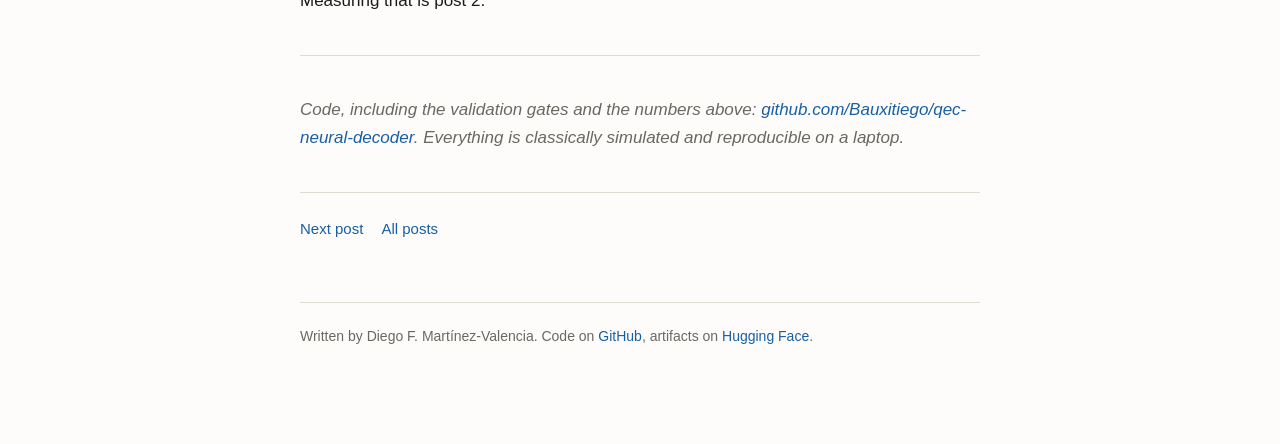
==== commit 8c36b003: "Correct the job title The published CV claimed 'Senior Applied AI Scientist / Consultant, Profession" ====
--- a/01-what-a-decoder-does.html
+++ b/01-what-a-decoder-does.html
@@ -13,7 +13,7 @@
 <body><div class="wrap">
 <header class="site">
   <h1><a href="">Diego F. Martínez-Valencia</a></h1>
-  <p>Applied AI scientist. Machine learning applied to quantum computing.</p>
+  <p>Machine learning applied to quantum computing.</p>
   <nav><a href="">Writing</a><a href="about.html">About</a><a href="cv.html">CV</a></nav>
 </header>
 <h1>What a quantum error decoder actually does</h1>
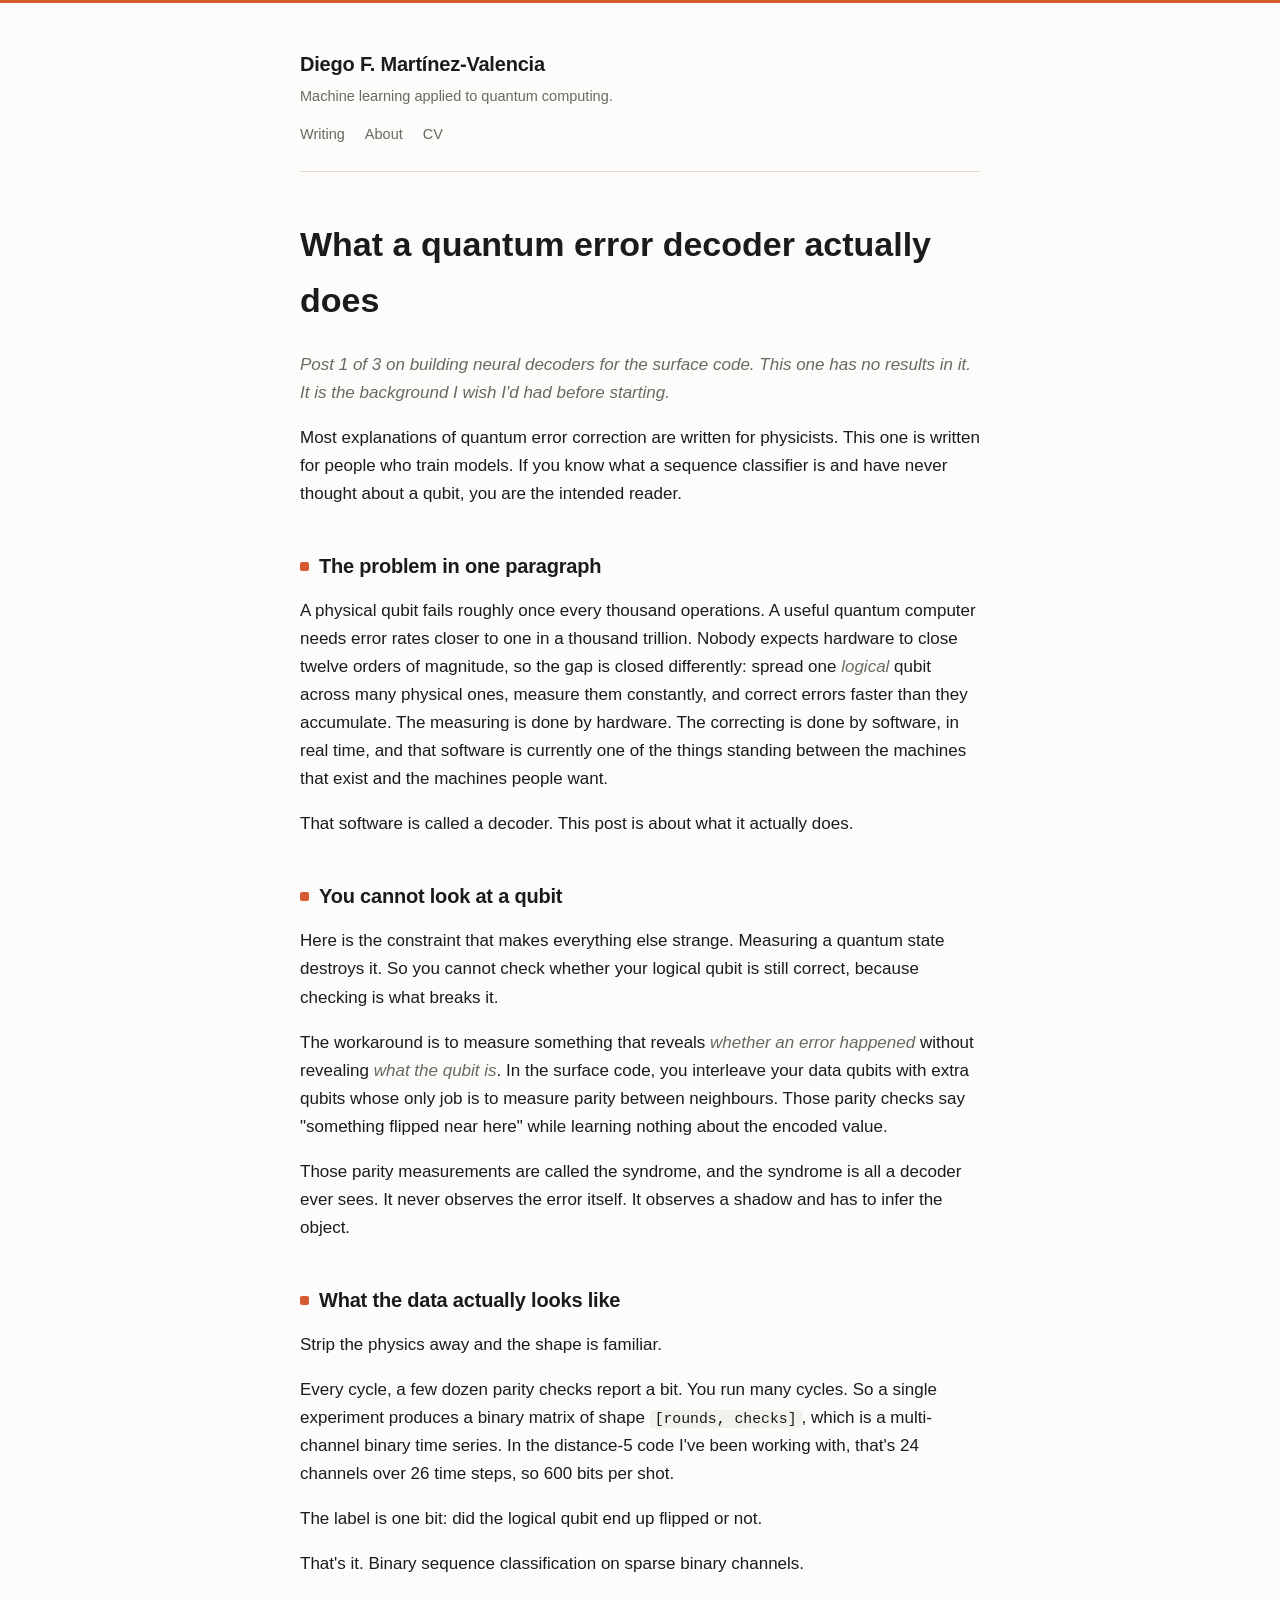
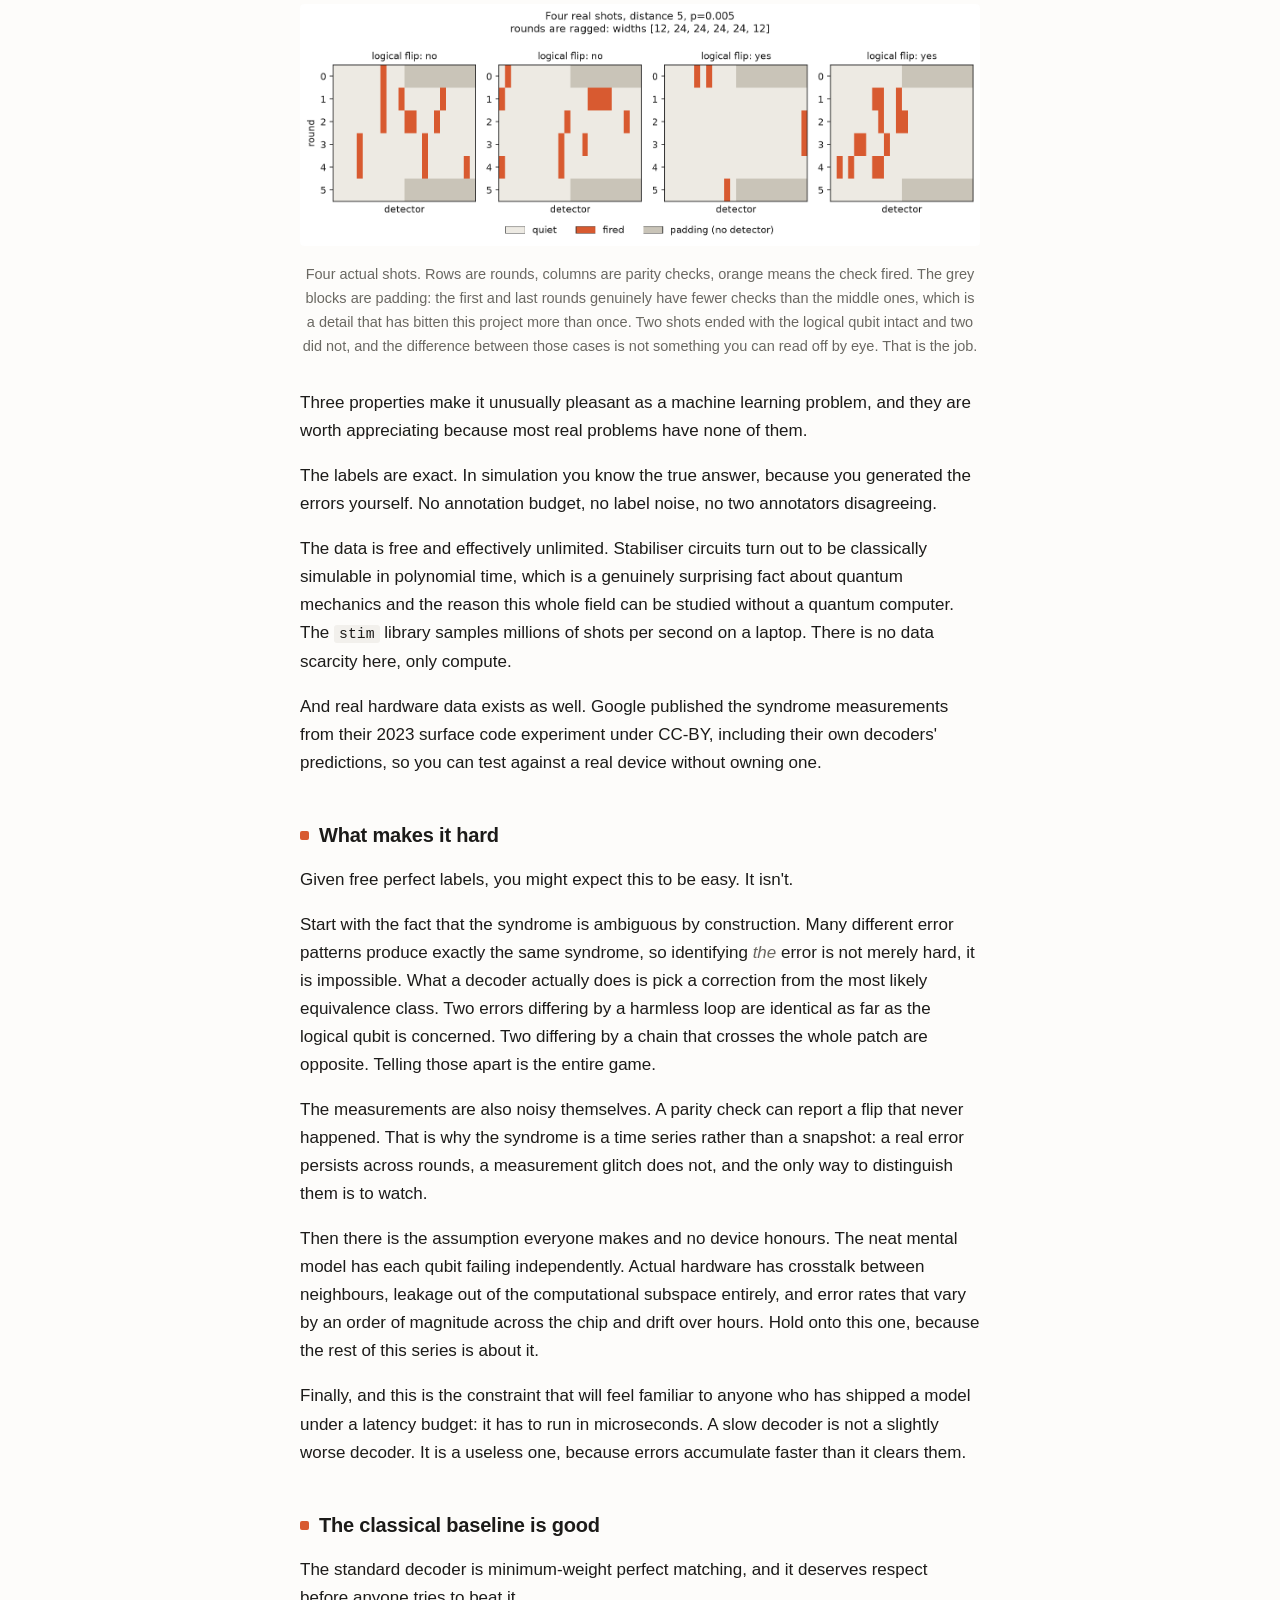
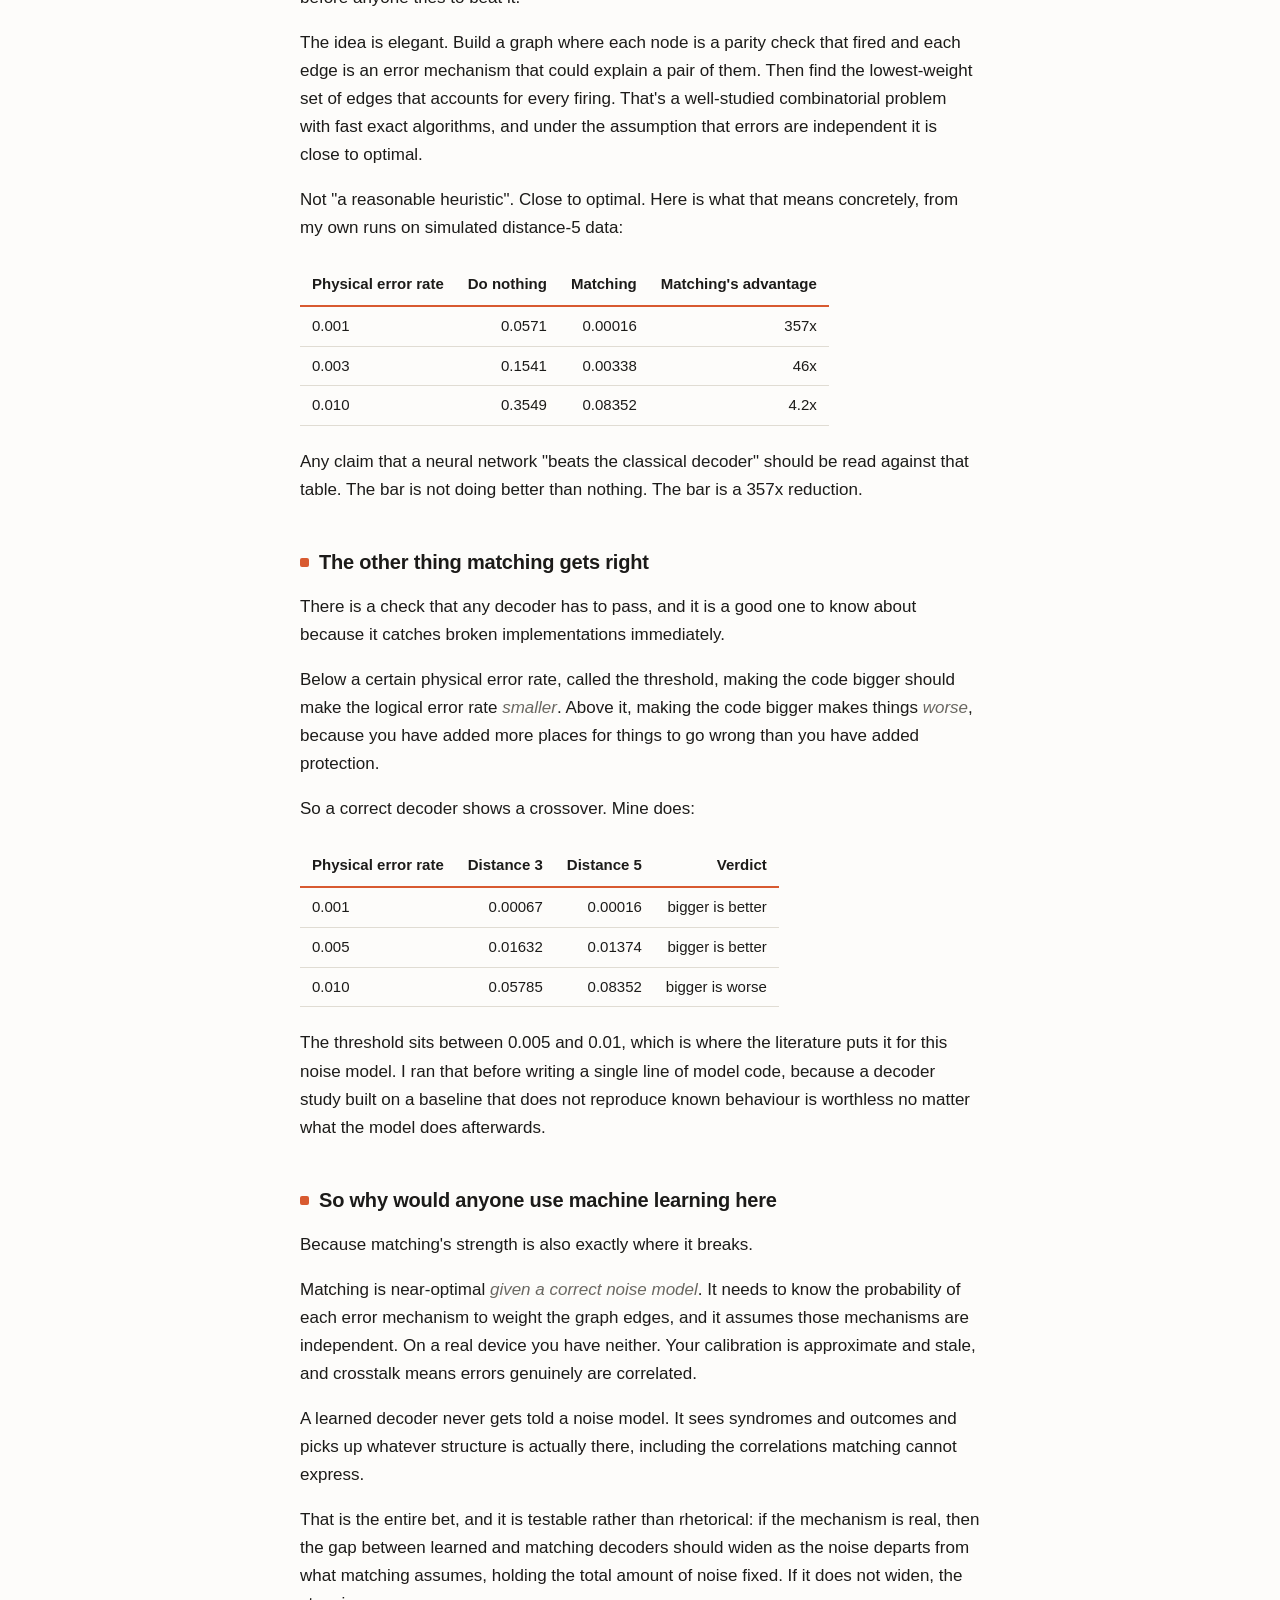
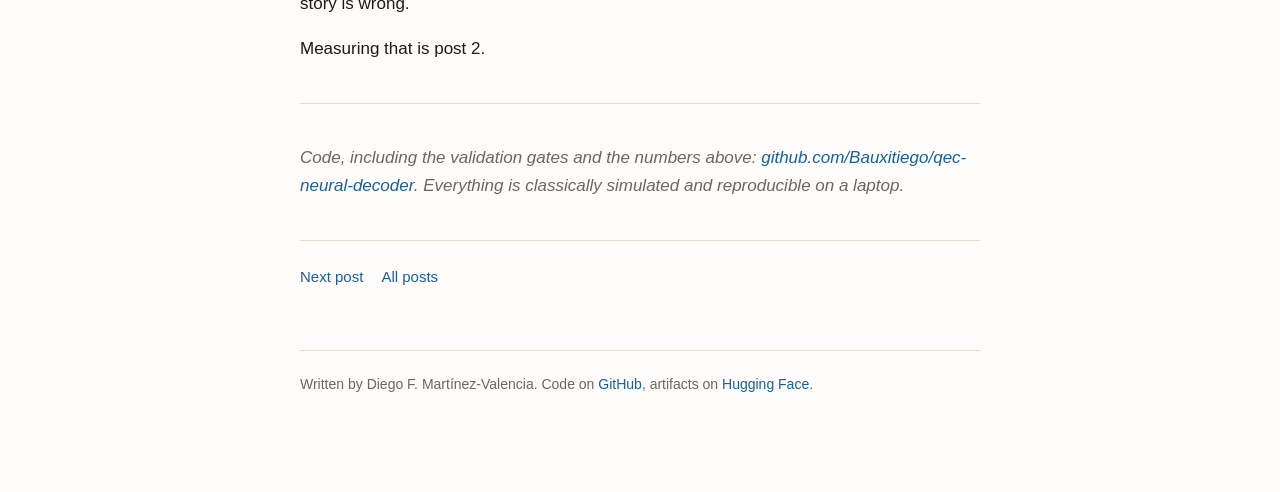
==== commit 73130934: "Real visual design pass, add the Data Infrastructure for AI Systems book The site had no favicon and" ====
--- a/01-what-a-decoder-does.html
+++ b/01-what-a-decoder-does.html
@@ -8,13 +8,14 @@
 <meta property="og:title" content="What a quantum error decoder actually does">
 <meta property="og:description" content="Quantum error correction explained for people who train models. No results, just the background I wish I'd had before starting.">
 <meta property="og:type" content="article">
-<link rel="stylesheet" href="style.css?v=da3baa18">
+<link rel="icon" href="favicon.svg" type="image/svg+xml">
+<link rel="stylesheet" href="style.css?v=e1a4f92">
 </head>
 <body><div class="wrap">
 <header class="site">
-  <h1><a href="">Diego F. Martínez-Valencia</a></h1>
+  <h1><a href="/">Diego F. Martínez-Valencia</a></h1>
   <p>Machine learning applied to quantum computing.</p>
-  <nav><a href="">Writing</a><a href="about.html">About</a><a href="cv.html">CV</a></nav>
+  <nav><a href="/">Writing</a><a href="about.html">About</a><a href="cv.html">CV</a></nav>
 </header>
 <h1>What a quantum error decoder actually does</h1>
 <p><em>Post 1 of 3 on building neural decoders for the surface code. This one has no results in it.
@@ -184,7 +185,7 @@
 <hr />
 <p><em>Code, including the validation gates and the numbers above:
 <a href="https://github.com/Bauxitiego/qec-neural-decoder">github.com/Bauxitiego/qec-neural-decoder</a>.
-Everything is classically simulated and reproducible on a laptop.</em></p><div class="links"><a href="02-matching-blind-spot.html">Next post</a><a href="./">All posts</a></div>
+Everything is classically simulated and reproducible on a laptop.</em></p><div class="links"><a href="02-matching-blind-spot.html">Next post</a><a href="qec-decoder.html">All posts</a></div>
 <footer>Written by Diego F. Martínez-Valencia. Code on <a href="https://github.com/Bauxitiego">GitHub</a>, artifacts on <a href="https://huggingface.co/Bauxitiego">Hugging Face</a>.</footer>
 </div></body>
 </html>
--- a/style.css
+++ b/style.css
@@ -1,12 +1,12 @@
 
 :root {
   --ink: #1c1b19; --muted: #6a6862; --rule: #e0dcd3; --bg: #fdfcfa;
-  --link: #185FA5; --code-bg: #f2f0ec; --accent: #D85A30;
+  --link: #185FA5; --code-bg: #f2f0ec; --accent: #D85A30; --card-bg: #f8f6f2;
 }
 @media (prefers-color-scheme: dark) {
   :root {
     --ink: #e8e6e1; --muted: #9c9891; --rule: #35332e; --bg: #16151300;
-    --link: #85B7EB; --code-bg: #24221f; --accent: #F0997B;
+    --link: #85B7EB; --code-bg: #24221f; --accent: #F0997B; --card-bg: #1c1b18;
   }
   html { background: #161513; }
 }
@@ -17,19 +17,28 @@
   font-size: 17px; line-height: 1.65; color: var(--ink); background: var(--bg);
   margin: 0; padding: 0 20px; -webkit-font-smoothing: antialiased;
 }
+body::before {
+  content: ""; position: fixed; top: 0; left: 0; right: 0; height: 3px;
+  background: var(--accent); z-index: 10;
+}
 .wrap { max-width: 680px; margin: 0 auto; padding: 48px 0 96px; }
 a { color: var(--link); text-decoration: none; }
 a:hover { text-decoration: underline; }
 header.site { margin-bottom: 44px; padding-bottom: 20px; border-bottom: 1px solid var(--rule); }
 header.site h1 { font-size: 20px; font-weight: 600; margin: 0 0 4px; letter-spacing: -0.2px; }
 header.site h1 a { color: var(--ink); }
-header.site p { color: var(--muted); font-size: 14.5px; margin: 0 0 12px; }
-header.site nav { display: flex; gap: 18px; }
-header.site nav a { font-size: 14.5px; }
+header.site p { color: var(--muted); font-size: 14.5px; margin: 0 0 14px; }
+header.site nav { display: flex; gap: 20px; }
+header.site nav a {
+  font-size: 14.5px; font-weight: 500; color: var(--muted);
+  padding-bottom: 2px; border-bottom: 2px solid transparent; transition: color 0.15s, border-color 0.15s;
+}
+header.site nav a:hover { color: var(--accent); text-decoration: none; border-bottom-color: var(--accent); }
 h1.title { font-size: 30px; font-weight: 600; line-height: 1.25; margin: 0 0 10px; letter-spacing: -0.5px; }
 .meta { color: var(--muted); font-size: 14px; margin: 0 0 32px; }
-h2 { font-size: 20px; font-weight: 600; margin: 38px 0 12px; letter-spacing: -0.2px; }
-h3 { font-size: 17px; font-weight: 600; margin: 28px 0 8px; }
+h2 { font-size: 20px; font-weight: 600; margin: 42px 0 14px; letter-spacing: -0.2px; display: flex; align-items: center; gap: 10px; }
+h2::before { content: ""; flex: none; width: 9px; height: 9px; border-radius: 2px; background: var(--accent); }
+h3 { font-size: 17px; font-weight: 600; margin: 26px 0 6px; color: var(--accent); }
 p { margin: 0 0 17px; }
 ul, ol { margin: 0 0 17px; padding-left: 22px; }
 li { margin-bottom: 7px; }
@@ -45,13 +54,22 @@
 @media (prefers-color-scheme: dark) { img { opacity: 0.92; } }
 .figcap { color: var(--muted); font-size: 14.5px; text-align: center; margin: 0 0 30px; }
 table { border-collapse: collapse; width: 100%; margin: 22px 0; font-size: 15px; display: block; overflow-x: auto; }
-th { text-align: left; font-weight: 600; padding: 8px 12px; border-bottom: 2px solid var(--ink); white-space: nowrap; }
+th { text-align: left; font-weight: 600; padding: 8px 12px; border-bottom: 2px solid var(--accent); white-space: nowrap; }
 td { padding: 7px 12px; border-bottom: 1px solid var(--rule); white-space: nowrap; }
 td:not(:first-child), th:not(:first-child) { text-align: right; }
 .cv td, .cv th { text-align: left !important; white-space: normal; }
-.posts { list-style: none; padding: 0; margin: 0; }
-.posts li { margin-bottom: 30px; }
-.posts h2 { font-size: 19px; margin: 0 0 5px; }
+.kicker {
+  display: inline-block; font-size: 12.5px; font-weight: 700; letter-spacing: 0.06em;
+  text-transform: uppercase; color: var(--accent); margin: 0 0 10px;
+}
+.posts { list-style: none; padding: 0; margin: 24px 0 0; }
+.posts li {
+  margin-bottom: 18px; padding: 20px 22px; border: 1px solid var(--rule);
+  border-radius: 12px; background: var(--card-bg); transition: border-color 0.15s, transform 0.15s;
+}
+.posts li:hover { border-color: var(--accent); transform: translateY(-1px); }
+.posts h2 { font-size: 19px; margin: 0 0 6px; display: block; }
+.posts h2::before { display: none; }
 .posts p { color: var(--muted); font-size: 15.5px; margin: 0; }
 .links { margin-top: 40px; padding-top: 24px; border-top: 1px solid var(--rule); font-size: 15px; }
 .links a { margin-right: 18px; }
